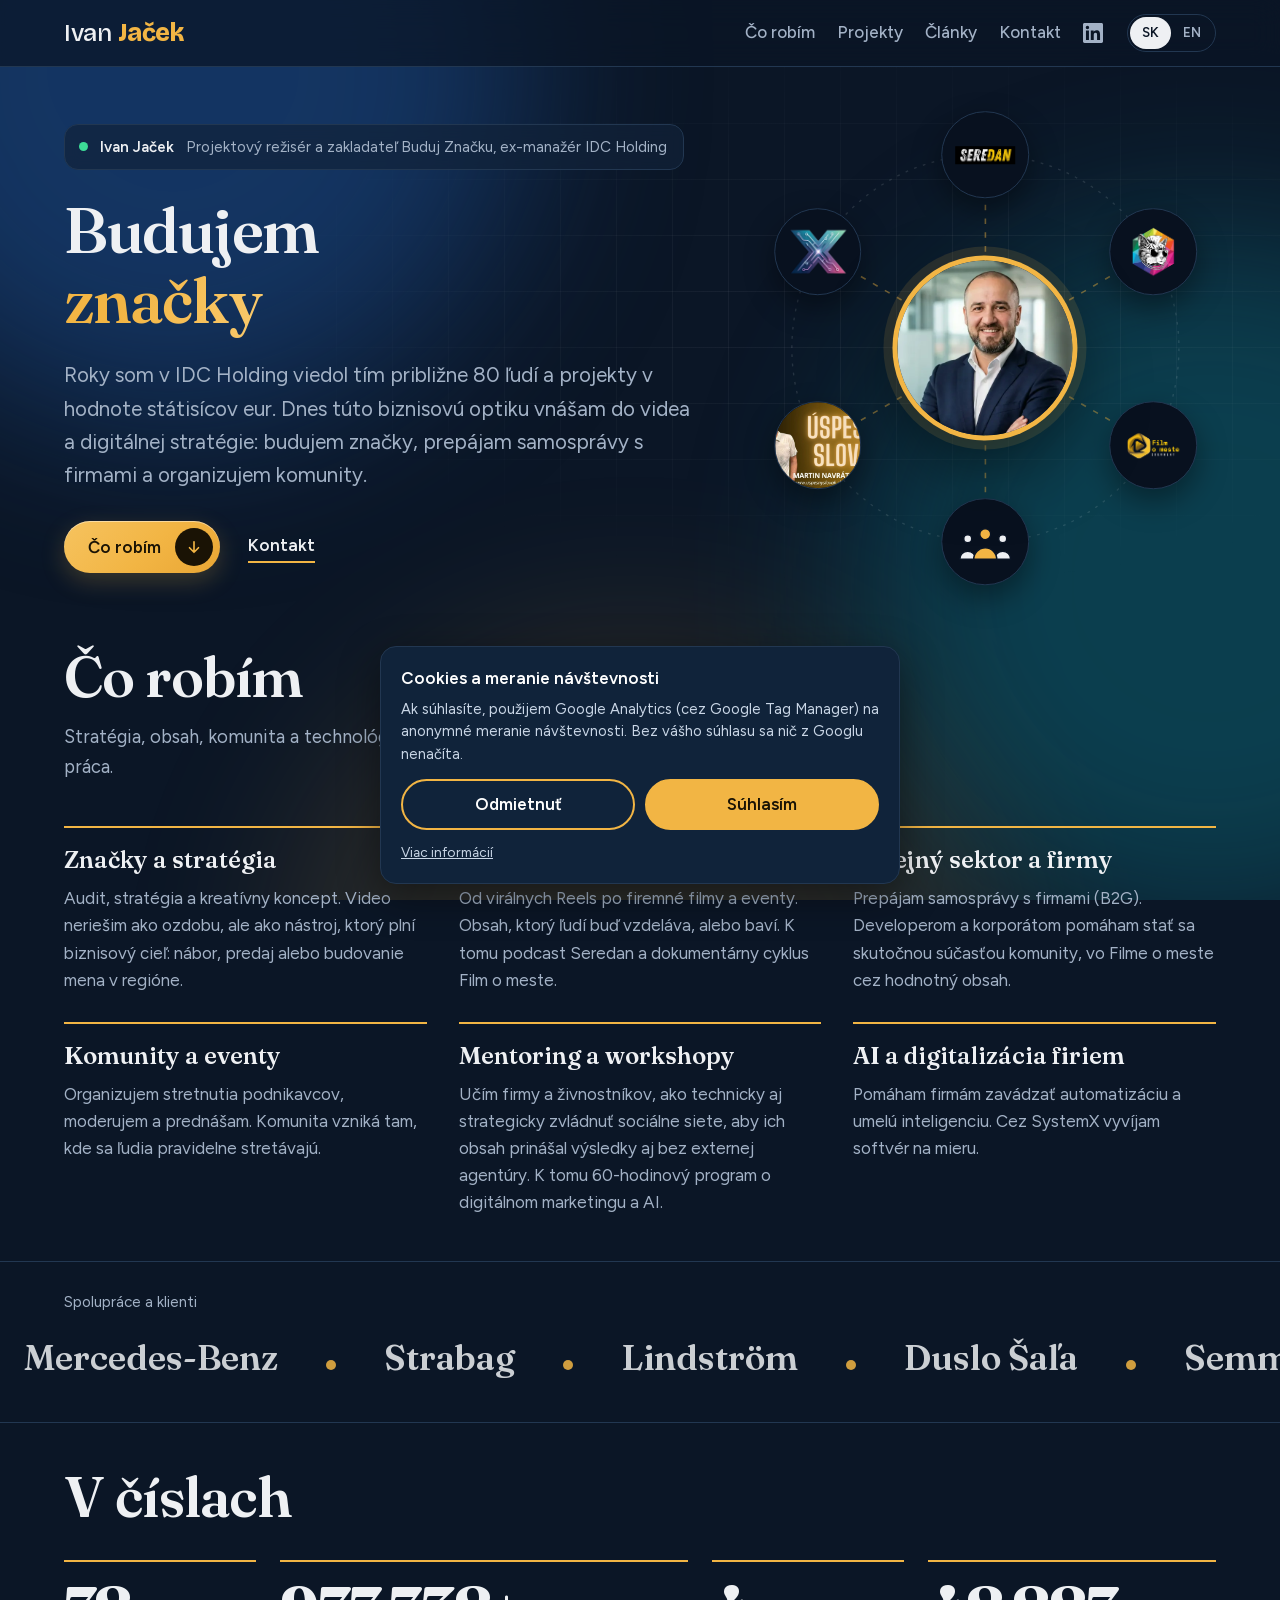
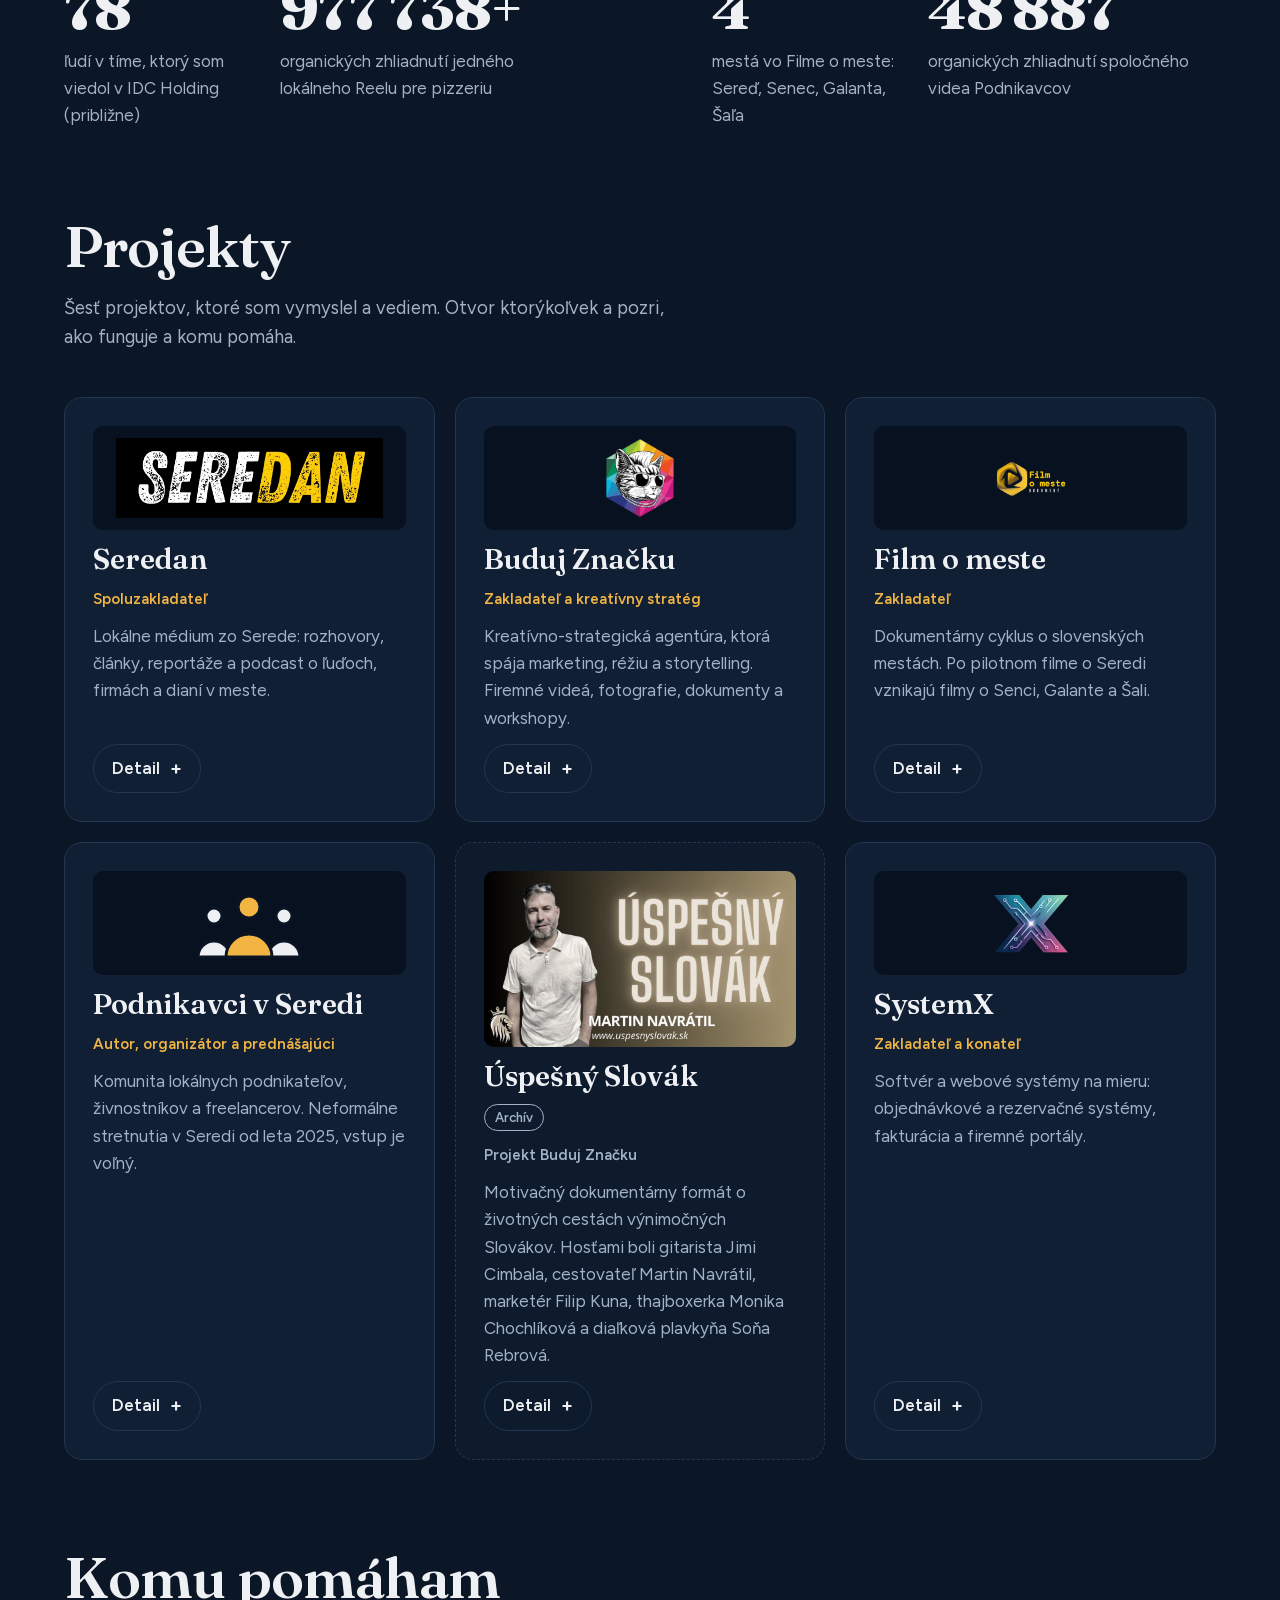
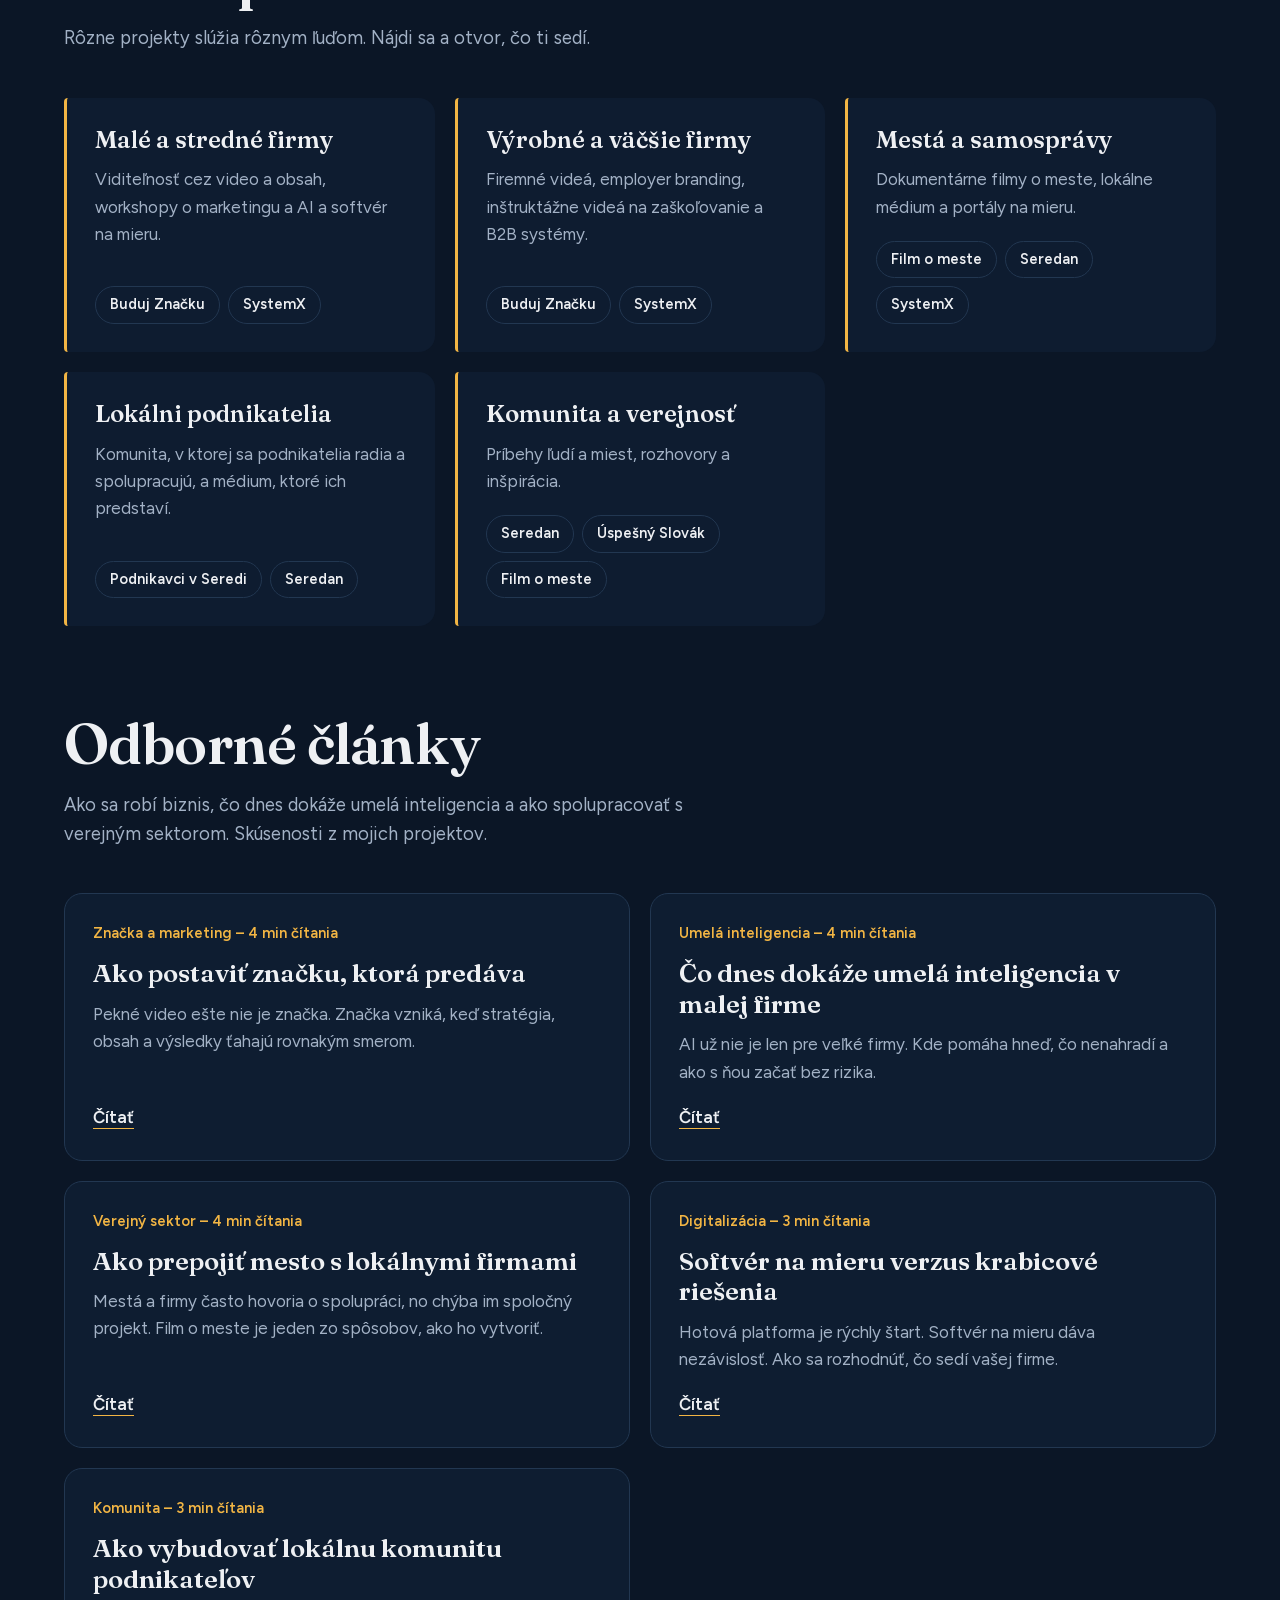
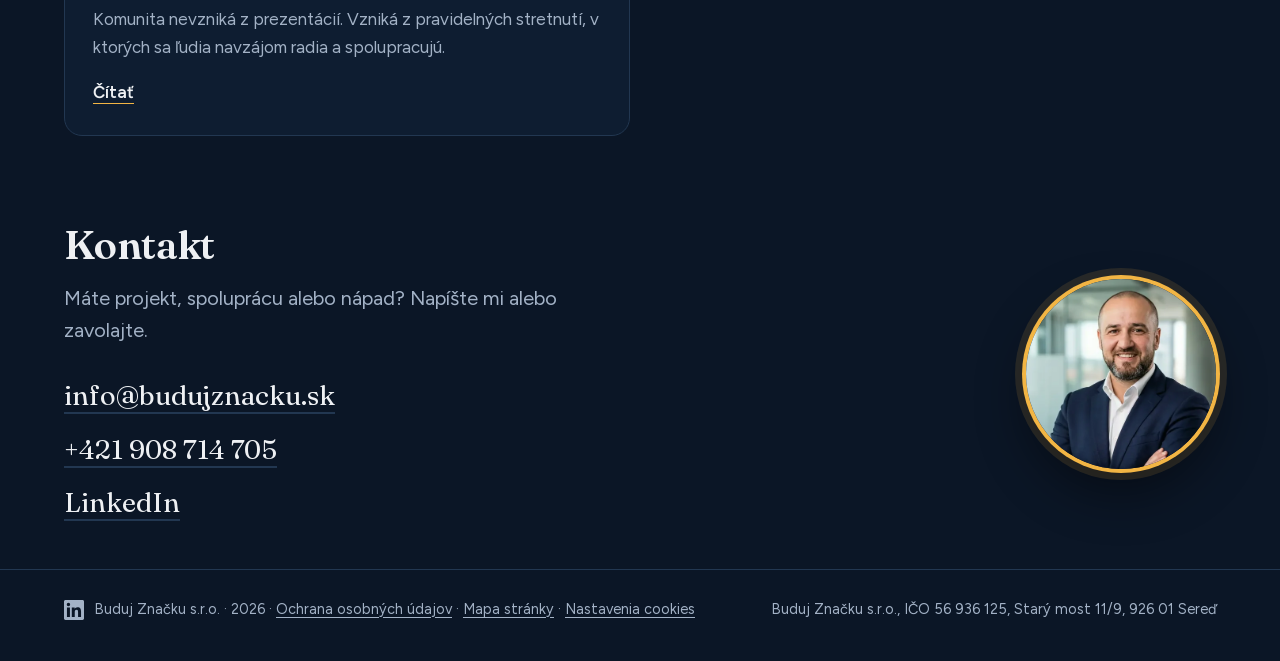
==== index.html @ 26c00372 "Osobná stránka Ivana Jačka: SK/EN, SEO, súhlas s cookies, stránky článkov Co-Authored-By: Claude Son" ====
<!doctype html>
<html lang="sk">
<head>
  <meta charset="utf-8">
  <meta name="viewport" content="width=device-width, initial-scale=1">
  <!--ssr:head-->
  <title>Ivan Jaček – kreatívny stratég | Seredan, Buduj Značku, SystemX</title>
  <meta name="description" content="Ivan Jaček: kreatívny stratég. Zakladá a vedie projekty Seredan, Buduj Značku, Film o meste, Podnikavci v Seredi a SystemX.">
  <meta name="author" content="Ivan Jaček">
  <meta name="robots" content="index, follow, max-image-preview:large">
  <link rel="canonical" href="https://ivanjacek.sk/">
  <meta property="og:type" content="website">
  <meta property="og:site_name" content="Ivan Jaček">
  <meta property="og:locale" content="sk_SK">
  <meta property="og:locale:alternate" content="en_US">
  <meta property="og:title" content="Ivan Jaček – kreatívny stratég | Seredan, Buduj Značku, SystemX">
  <meta property="og:description" content="Ivan Jaček: kreatívny stratég. Zakladá a vedie projekty Seredan, Buduj Značku, Film o meste, Podnikavci v Seredi a SystemX.">
  <meta property="og:url" content="https://ivanjacek.sk/">
  <meta property="og:image" content="https://ivanjacek.sk/assets/og-image.jpg">
  <meta property="og:image:width" content="1200">
  <meta property="og:image:height" content="630">
  <meta property="og:image:alt" content="Portrét Ivana Jačka">
  <meta name="twitter:card" content="summary_large_image">
  <meta name="twitter:title" content="Ivan Jaček – kreatívny stratég | Seredan, Buduj Značku, SystemX">
  <meta name="twitter:description" content="Ivan Jaček: kreatívny stratég. Zakladá a vedie projekty Seredan, Buduj Značku, Film o meste, Podnikavci v Seredi a SystemX.">
  <meta name="twitter:image" content="https://ivanjacek.sk/assets/og-image.jpg">
  <meta name="twitter:image:alt" content="Portrét Ivana Jačka">
  <script type="application/ld+json">
{
  "@context": "https://schema.org",
  "@graph": [
    {
      "@type": "Person",
      "@id": "https://ivanjacek.sk/#ivan",
      "name": "Ivan Jaček",
      "url": "https://ivanjacek.sk/",
      "image": "https://ivanjacek.sk/assets/ivan.webp",
      "jobTitle": "Kreatívny stratég",
      "description": "Ivan Jaček: kreatívny stratég. Zakladá a vedie projekty Seredan, Buduj Značku, Film o meste, Podnikavci v Seredi a SystemX.",
      "email": "mailto:info@budujznacku.sk",
      "telephone": "+421 908 714 705",
      "sameAs": [
        "https://www.linkedin.com/in/ivanjacek",
        "https://www.seredan.sk",
        "https://www.budujznacku.sk",
        "https://filmomeste.sk",
        "https://www.facebook.com/groups/podnikavci.sered",
        "https://systemx.sk"
      ],
      "knowsAbout": [
        "Značky a stratégia",
        "Video, podcasty a dokumenty",
        "Verejný sektor a firmy",
        "Komunity a eventy",
        "Mentoring a workshopy",
        "AI a digitalizácia firiem"
      ],
      "worksFor": {
        "@type": "Organization",
        "name": "Buduj Značku",
        "url": "https://www.budujznacku.sk"
      }
    },
    {
      "@type": "WebSite",
      "@id": "https://ivanjacek.sk/#web",
      "url": "https://ivanjacek.sk/",
      "name": "Ivan Jaček",
      "inLanguage": [
        "sk",
        "en"
      ],
      "author": {
        "@id": "https://ivanjacek.sk/#ivan"
      }
    }
  ]
}
  </script>
  <!--/ssr:head-->
  <meta name="theme-color" content="#0d1b2e">
  <link rel="icon" href="favicon.ico" sizes="48x48">
  <link rel="icon" type="image/png" sizes="192x192" href="assets/icon-192.png">
  <link rel="apple-touch-icon" href="apple-touch-icon.png">
  <link rel="manifest" href="manifest.webmanifest">
  <link rel="preload" href="assets/ivan-480.webp" as="image" type="image/webp" fetchpriority="high" media="(max-width: 760px)">
  <link rel="preload" href="assets/fonts/fraunces-latin-0.woff2" as="font" type="font/woff2" crossorigin>
  <link rel="preload" href="assets/fonts/figtree-latin-0.woff2" as="font" type="font/woff2" crossorigin>
  <link rel="stylesheet" href="css/fonts.css?v=20261118">
  <link rel="stylesheet" href="css/style.css?v=20261118">
  <script src="js/consent.js?v=20261118"></script>
</head>
<body>
  <a class="skip" href="#projects" data-i18n="ui.skip">Preskočiť na obsah</a>
  <div class="progress" aria-hidden="true"></div>
  <div class="aurora" aria-hidden="true"><span></span><span></span><span></span></div>

  <header class="site-header">
    <a class="wordmark" href="#hero" aria-label="Ivan Jaček"><span class="wm-first">Ivan</span> <span class="wm-last">Jaček</span></a>
    <nav class="site-nav" id="site-nav" aria-label="Hlavná navigácia">
      <a href="#expertise" data-i18n="nav.expertise">Čo robím</a>
      <a href="#projects" data-i18n="nav.projects">Projekty</a>
      <a href="#articles" data-i18n="nav.articles">Články</a>
      <a href="#contact" data-i18n="nav.contact">Kontakt</a>
      <a class="social-link" href="https://www.linkedin.com/in/ivanjacek" target="_blank" rel="noopener noreferrer" aria-label="LinkedIn"><svg viewBox="0 0 24 24" width="20" height="20" fill="currentColor" aria-hidden="true"><path d="M20.447 20.452h-3.554v-5.569c0-1.328-.027-3.037-1.852-3.037-1.853 0-2.136 1.445-2.136 2.939v5.667H9.351V9h3.414v1.561h.046c.477-.9 1.637-1.85 3.37-1.85 3.601 0 4.267 2.37 4.267 5.455v6.286zM5.337 7.433a2.062 2.062 0 01-2.063-2.065 2.064 2.064 0 112.063 2.065zm1.782 13.019H3.555V9h3.564v11.452zM22.225 0H1.771C.792 0 0 .774 0 1.729v20.542C0 23.227.792 24 1.771 24h20.451C23.2 24 24 23.227 24 22.271V1.729C24 .774 23.2 0 22.222 0h.003z"/></svg></a>
    </nav>
    <div class="lang" role="group" aria-label="Jazyk">
      <button type="button" data-lang="sk" aria-pressed="true">SK</button>
      <button type="button" data-lang="en" aria-pressed="false">EN</button>
    </div>
    <button type="button" class="nav-toggle" id="nav-toggle" aria-expanded="false" aria-controls="site-nav" aria-label="Menu"><span aria-hidden="true"></span><span aria-hidden="true"></span><span aria-hidden="true"></span></button>
  </header>
  <div class="nav-backdrop" id="nav-backdrop" hidden></div>

  <main>
    <section id="hero" class="hero" aria-labelledby="hero-headline">
      <div class="hero-text">
        <p class="hero-kicker"><span class="live-dot" aria-hidden="true"></span><strong data-i18n="hero.name">Ivan Jaček</strong><span class="kicker-role" data-i18n="hero.role">Projektový režisér a zakladateľ Buduj Značku, ex-manažér IDC Holding</span></p>
        <h1 id="hero-headline" class="hero-headline">
          <span class="sr-only" data-i18n="hero.sr_headline">Budujem značky, komunity, dokumenty o mestách, digitálne systémy a partnerstvá B2G.</span>
          <span aria-hidden="true"><span data-i18n="hero.headline_pre">Budujem</span> <span class="rotator" id="rotator"><!--ssr:rotator--><span class="is-active">značky</span><!--/ssr:rotator--></span></span>
        </h1>
        <p class="hero-lead" data-i18n="hero.lead">Roky som v IDC Holding viedol tím približne 80 ľudí a projekty v hodnote státisícov eur. Dnes túto biznisovú optiku vnášam do videa a digitálnej stratégie: budujem značky, prepájam samosprávy s firmami a organizujem komunity.</p>
        <div class="hero-actions">
          <a class="button button-hero" href="#expertise"><span data-i18n="hero.cta">Čo robím</span><span class="btn-icon" aria-hidden="true"><svg viewBox="0 0 24 24" width="18" height="18" fill="none" stroke="currentColor" stroke-width="2.2" stroke-linecap="round" stroke-linejoin="round"><path d="M12 5v14M6 13l6 6 6-6"/></svg></span></a>
          <a class="text-link" href="#contact" data-i18n="nav.contact">Kontakt</a>
        </div>
      </div>
      <div class="orbit" id="orbit" role="group">
        <div class="orbit-ring" id="orbit-ring">
          <svg class="orbit-lines" id="orbit-lines" viewBox="0 0 100 100" aria-hidden="true">
            <circle cx="50" cy="50" r="42" class="orbit-track"></circle>
          </svg>
        </div>
        <div class="orbit-core">
          <img id="hero-photo" src="assets/ivan.webp" srcset="assets/ivan-480.webp 480w, assets/ivan-960.webp 960w" sizes="(max-width: 760px) 40vw, 240px" alt="Portrét Ivana Jačka" width="1434" height="1503" fetchpriority="high" decoding="async">
        </div>
      </div>
    </section>

    <section id="expertise" class="section" aria-labelledby="expertise-heading">
      <h2 id="expertise-heading" class="reveal" data-i18n="expertise.heading">Čo robím</h2>
      <p class="section-lead reveal" data-i18n="expertise.lead">Stratégia, obsah, komunita a technológie v jednom. Takto vyzerá moja práca.</p>
      <div id="expertise-list" class="expertise-list"><!--ssr:expertise-list--><article class="expertise-item"><h3>Značky a stratégia</h3><p>Audit, stratégia a kreatívny koncept. Video neriešim ako ozdobu, ale ako nástroj, ktorý plní biznisový cieľ: nábor, predaj alebo budovanie mena v regióne.</p></article><article class="expertise-item"><h3>Video, podcasty a dokumenty</h3><p>Od virálnych Reels po firemné filmy a eventy. Obsah, ktorý ľudí buď vzdeláva, alebo baví. K tomu podcast Seredan a dokumentárny cyklus Film o meste.</p></article><article class="expertise-item"><h3>Verejný sektor a firmy</h3><p>Prepájam samosprávy s firmami (B2G). Developerom a korporátom pomáham stať sa skutočnou súčasťou komunity, vo Filme o meste cez hodnotný obsah.</p></article><article class="expertise-item"><h3>Komunity a eventy</h3><p>Organizujem stretnutia podnikavcov, moderujem a prednášam. Komunita vzniká tam, kde sa ľudia pravidelne stretávajú.</p></article><article class="expertise-item"><h3>Mentoring a workshopy</h3><p>Učím firmy a živnostníkov, ako technicky aj strategicky zvládnuť sociálne siete, aby ich obsah prinášal výsledky aj bez externej agentúry. K tomu 60-hodinový program o digitálnom marketingu a AI.</p></article><article class="expertise-item"><h3>AI a digitalizácia firiem</h3><p>Pomáham firmám zavádzať automatizáciu a umelú inteligenciu. Cez SystemX vyvíjam softvér na mieru.</p></article><!--/ssr:expertise-list--></div>
    </section>

    <section class="marquee" aria-labelledby="marquee-label">
      <p id="marquee-label" class="marquee-label"><!--ssr:marquee-label-->Spolupráce a klienti<!--/ssr:marquee-label--></p>
      <div class="marquee-viewport">
        <ul class="marquee-track" id="marquee-a"><!--ssr:marquee-a--><li>Mercedes-Benz</li><li>Strabag</li><li>Lindström</li><li>Duslo Šaľa</li><li>Semmelrock</li><li>I.D.C. Holding</li><li>NMH</li><li>Mesto Sereď</li><li>Mesto Senec</li><li>Mesto Galanta</li><li>Mesto Šaľa</li><li>Hubert J.E.</li><li>wienerberger Slovensko</li><!--/ssr:marquee-a--></ul>
        <ul class="marquee-track" id="marquee-b" aria-hidden="true"><!--ssr:marquee-b--><li>Mercedes-Benz</li><li>Strabag</li><li>Lindström</li><li>Duslo Šaľa</li><li>Semmelrock</li><li>I.D.C. Holding</li><li>NMH</li><li>Mesto Sereď</li><li>Mesto Senec</li><li>Mesto Galanta</li><li>Mesto Šaľa</li><li>Hubert J.E.</li><li>wienerberger Slovensko</li><!--/ssr:marquee-b--></ul>
      </div>
    </section>

    <section id="stats" class="section stats-section" aria-labelledby="stats-heading">
      <h2 id="stats-heading" class="reveal" data-i18n="stats.heading">V číslach</h2>
      <ul id="stat-list" class="stat-list"><!--ssr:stat-list--><li class="stat"><span class="stat-value" data-value="80" data-suffix="">80</span><span class="stat-label">ľudí v tíme, ktorý som viedol v IDC Holding (približne)</span></li><li class="stat"><span class="stat-value" data-value="1000000" data-suffix="+">1 000 000+</span><span class="stat-label">organických zhliadnutí jedného lokálneho Reelu pre pizzeriu</span></li><li class="stat"><span class="stat-value" data-value="4" data-suffix="">4</span><span class="stat-label">mestá vo Filme o meste: Sereď, Senec, Galanta, Šaľa</span></li><li class="stat"><span class="stat-value" data-value="50000" data-suffix="">50 000</span><span class="stat-label">organických zhliadnutí spoločného videa Podnikavcov</span></li><!--/ssr:stat-list--></ul>
    </section>

    <section id="projects" class="section" aria-labelledby="projects-heading">
      <h2 id="projects-heading" class="reveal" data-i18n="projects.heading">Projekty</h2>
      <p class="section-lead reveal" data-i18n="projects.lead">Šesť projektov, ktoré som vymyslel a vediem. Otvor ktorýkoľvek a pozri, ako funguje a komu pomáha.</p>
      <div id="project-list" class="project-list"><!--ssr:project-list--><article class="project" id="project-seredan"><div class="media logo"><img src="assets/logo-seredan.webp" alt="Logo Seredan" loading="lazy" decoding="async"></div><h3>Seredan</h3><p class="role">Spoluzakladateľ</p><p class="text">Lokálne médium zo Serede: rozhovory, články, reportáže a podcast o ľuďoch, firmách a dianí v meste.</p><button type="button" class="open" aria-label="Detail: Seredan">Detail</button></article><article class="project" id="project-budujznacku"><div class="media logo"><img src="assets/logo-budujznacku.webp" alt="Logo Buduj Značku" loading="lazy" decoding="async"></div><h3>Buduj Značku</h3><p class="role">Zakladateľ a kreatívny stratég</p><p class="text">Kreatívno-strategická agentúra, ktorá spája marketing, réžiu a storytelling. Firemné videá, fotografie, dokumenty a workshopy.</p><button type="button" class="open" aria-label="Detail: Buduj Značku">Detail</button></article><article class="project" id="project-filmomeste"><div class="media logo"><img src="assets/logo-filmomeste.png" alt="Logo Film o meste" loading="lazy" decoding="async"></div><h3>Film o meste</h3><p class="role">Zakladateľ</p><p class="text">Dokumentárny cyklus o slovenských mestách. Po pilotnom filme o Seredi vznikajú filmy o Senci, Galante a Šali.</p><button type="button" class="open" aria-label="Detail: Film o meste">Detail</button></article><article class="project" id="project-podnikavci"><div class="media logo"><img src="assets/logo-podnikavci.svg" alt="Symbol komunity Podnikavci v Seredi: traja ľudia" loading="lazy" decoding="async"></div><h3>Podnikavci v Seredi</h3><p class="role">Autor, organizátor a prednášajúci</p><p class="text">Komunita lokálnych podnikateľov, živnostníkov a freelancerov. Neformálne stretnutia v Seredi od leta 2025, vstup je voľný.</p><button type="button" class="open" aria-label="Detail: Podnikavci v Seredi">Detail</button></article><article class="project archive" id="project-uspesnyslovak"><div class="media cover"><img src="assets/uspesnyslovak.jpg" alt="Titulná grafika relácie Úspešný Slovák s hosťom Martinom Navrátilom" loading="lazy" decoding="async"></div><h3>Úspešný Slovák</h3><span class="tag">Archív</span><p class="role">Projekt Buduj Značku</p><p class="text">Motivačný dokumentárny formát o životných cestách výnimočných Slovákov. Hosťami boli gitarista Jimi Cimbala, cestovateľ Martin Navrátil, marketér Filip Kuna, thajboxerka Monika Chochlíková a diaľková plavkyňa Soňa Rebrová.</p><button type="button" class="open" aria-label="Detail: Úspešný Slovák">Detail</button></article><article class="project" id="project-systemx"><div class="media logo"><img src="assets/logo-systemx.webp" alt="Logo SystemX" loading="lazy" decoding="async"></div><h3>SystemX</h3><p class="role">Zakladateľ a konateľ</p><p class="text">Softvér a webové systémy na mieru: objednávkové a rezervačné systémy, fakturácia a firemné portály.</p><button type="button" class="open" aria-label="Detail: SystemX">Detail</button></article><!--/ssr:project-list--></div>
    </section>

    <section id="segments" class="section" aria-labelledby="segments-heading">
      <h2 id="segments-heading" class="reveal" data-i18n="segments.heading">Komu pomáham</h2>
      <p class="section-lead reveal" data-i18n="segments.lead">Rôzne projekty slúžia rôznym ľuďom. Nájdi sa a otvor, čo ti sedí.</p>
      <div id="segment-list" class="segment-list"><!--ssr:segment-list--><article class="segment"><h3>Malé a stredné firmy</h3><p>Viditeľnosť cez video a obsah, workshopy o marketingu a AI a softvér na mieru.</p><div class="chips"><button type="button" class="chip">Buduj Značku</button><button type="button" class="chip">SystemX</button></div></article><article class="segment"><h3>Výrobné a väčšie firmy</h3><p>Firemné videá, employer branding, inštruktážne videá na zaškoľovanie a B2B systémy.</p><div class="chips"><button type="button" class="chip">Buduj Značku</button><button type="button" class="chip">SystemX</button></div></article><article class="segment"><h3>Mestá a samosprávy</h3><p>Dokumentárne filmy o meste, lokálne médium a portály na mieru.</p><div class="chips"><button type="button" class="chip">Film o meste</button><button type="button" class="chip">Seredan</button><button type="button" class="chip">SystemX</button></div></article><article class="segment"><h3>Lokálni podnikatelia</h3><p>Komunita, v ktorej sa podnikatelia radia a spolupracujú, a médium, ktoré ich predstaví.</p><div class="chips"><button type="button" class="chip">Podnikavci v Seredi</button><button type="button" class="chip">Seredan</button></div></article><article class="segment"><h3>Komunita a verejnosť</h3><p>Príbehy ľudí a miest, rozhovory a inšpirácia.</p><div class="chips"><button type="button" class="chip">Seredan</button><button type="button" class="chip">Úspešný Slovák</button><button type="button" class="chip">Film o meste</button></div></article><!--/ssr:segment-list--></div>
    </section>

    <section id="articles" class="section" aria-labelledby="articles-heading">
      <h2 id="articles-heading" class="reveal" data-i18n="articles.heading">Odborné články</h2>
      <p class="section-lead reveal" data-i18n="articles.lead">Ako sa robí biznis, čo dnes dokáže umelá inteligencia a ako spolupracovať s verejným sektorom. Skúsenosti z mojich projektov.</p>
      <div id="article-list" class="article-list"><!--ssr:article-list--><article class="article"><p class="meta">Značka a marketing – 4 min čítania</p><h3><a href="clanky/znacka.html">Ako postaviť značku, ktorá predáva</a></h3><p class="perex">Pekné video ešte nie je značka. Značka vzniká, keď stratégia, obsah a výsledky ťahajú rovnakým smerom.</p><button type="button" class="open" aria-label="Čítať: Ako postaviť značku, ktorá predáva">Čítať</button></article><article class="article"><p class="meta">Umelá inteligencia – 4 min čítania</p><h3><a href="clanky/ai.html">Čo dnes dokáže umelá inteligencia v malej firme</a></h3><p class="perex">AI už nie je len pre veľké firmy. Kde pomáha hneď, čo nenahradí a ako s ňou začať bez rizika.</p><button type="button" class="open" aria-label="Čítať: Čo dnes dokáže umelá inteligencia v malej firme">Čítať</button></article><article class="article"><p class="meta">Verejný sektor – 4 min čítania</p><h3><a href="clanky/mesto.html">Ako prepojiť mesto s lokálnymi firmami</a></h3><p class="perex">Mestá a firmy často hovoria o spolupráci, no chýba im spoločný projekt. Film o meste je jeden zo spôsobov, ako ho vytvoriť.</p><button type="button" class="open" aria-label="Čítať: Ako prepojiť mesto s lokálnymi firmami">Čítať</button></article><article class="article"><p class="meta">Digitalizácia – 3 min čítania</p><h3><a href="clanky/softver.html">Softvér na mieru verzus krabicové riešenia</a></h3><p class="perex">Hotová platforma je rýchly štart. Softvér na mieru dáva nezávislosť. Ako sa rozhodnúť, čo sedí vašej firme.</p><button type="button" class="open" aria-label="Čítať: Softvér na mieru verzus krabicové riešenia">Čítať</button></article><article class="article"><p class="meta">Komunita – 3 min čítania</p><h3><a href="clanky/komunita.html">Ako vybudovať lokálnu komunitu podnikateľov</a></h3><p class="perex">Komunita nevzniká z prezentácií. Vzniká z pravidelných stretnutí, v ktorých sa ľudia navzájom radia a spolupracujú.</p><button type="button" class="open" aria-label="Čítať: Ako vybudovať lokálnu komunitu podnikateľov">Čítať</button></article><!--/ssr:article-list--></div>
    </section>

    <section id="contact" class="section contact" aria-labelledby="contact-heading">
      <div class="contact-text">
        <h2 id="contact-heading" class="reveal" data-i18n="contact.heading">Kontakt</h2>
        <p class="contact-lead reveal" data-i18n="contact.lead">Máte projekt, spoluprácu alebo nápad? Napíšte mi alebo zavolajte.</p>
        <ul class="contact-list reveal">
          <li><a id="contact-email" href="mailto:info@budujznacku.sk"><!--ssr:contact-email-->info@budujznacku.sk<!--/ssr:contact-email--></a></li>
          <li><a id="contact-phone" href="tel:+421908714705"><!--ssr:contact-phone-->+421 908 714 705<!--/ssr:contact-phone--></a></li>
          <li><a id="contact-linkedin" href="https://www.linkedin.com/in/ivanjacek" rel="noopener" target="_blank"><!--ssr:contact-linkedin-->LinkedIn<!--/ssr:contact-linkedin--></a></li>
        </ul>
      </div>
      <div class="contact-photo reveal"><img src="assets/ivan.webp" srcset="assets/ivan-480.webp 480w, assets/ivan-960.webp 960w" sizes="(max-width: 760px) 90vw, 480px" alt="" width="1434" height="1503" loading="lazy" decoding="async"></div>
    </section>
  </main>

  <footer class="site-footer">
    <p class="footer-main"><a class="social-link" href="https://www.linkedin.com/in/ivanjacek" target="_blank" rel="noopener noreferrer" aria-label="LinkedIn"><svg viewBox="0 0 24 24" width="20" height="20" fill="currentColor" aria-hidden="true"><path d="M20.447 20.452h-3.554v-5.569c0-1.328-.027-3.037-1.852-3.037-1.853 0-2.136 1.445-2.136 2.939v5.667H9.351V9h3.414v1.561h.046c.477-.9 1.637-1.85 3.37-1.85 3.601 0 4.267 2.37 4.267 5.455v6.286zM5.337 7.433a2.062 2.062 0 01-2.063-2.065 2.064 2.064 0 112.063 2.065zm1.782 13.019H3.555V9h3.564v11.452zM22.225 0H1.771C.792 0 0 .774 0 1.729v20.542C0 23.227.792 24 1.771 24h20.451C23.2 24 24 23.227 24 22.271V1.729C24 .774 23.2 0 22.222 0h.003z"/></svg></a> <span data-i18n="ui.footer">Buduj Značku s.r.o.</span> · <span id="year"></span> · <a href="sukromie.html" data-i18n="ui.privacy">Ochrana osobných údajov</a> · <a href="mapa-stranky.html" data-i18n="ui.sitemap">Mapa stránky</a> · <button type="button" class="linklike" id="cookie-settings" data-i18n="ui.cookies">Nastavenia cookies</button></p>
    <p class="footer-company" data-i18n="ui.operator">Buduj Značku s.r.o., IČO 56 936 125, Starý most 11/9, 926 01 Sereď</p>
  </footer>

  <button type="button" class="to-top" id="to-top" aria-hidden="true" tabindex="-1"><svg viewBox="0 0 24 24" width="22" height="22" fill="none" stroke="currentColor" stroke-width="2.4" stroke-linecap="round" stroke-linejoin="round" aria-hidden="true"><path d="M12 19V5M6 11l6-6 6 6"/></svg></button>

  <dialog id="project-dialog" class="dialog" aria-labelledby="dialog-title"></dialog>

  <div class="cc" role="dialog" aria-label="Cookies a meranie návštevnosti">
    <p class="cc-title">Cookies a meranie návštevnosti</p>
    <p class="cc-body">Ak súhlasíte, použijem Google Analytics (cez Google Tag Manager) na anonymné meranie návštevnosti. Bez vášho súhlasu sa nič z Googlu nenačíta.</p>
    <div class="cc-actions"><button type="button" class="cc-btn cc-reject">Odmietnuť</button><button type="button" class="cc-btn cc-accept">Súhlasím</button></div>
    <a class="cc-more" href="sukromie.html">Viac informácií</a>
  </div>

  <noscript><p class="noscript">Stránka vyžaduje JavaScript. This page requires JavaScript.</p></noscript>
  <script src="js/app.js?v=20261118"></script>
</body>
</html>
---- css/fonts.css ----
@font-face {
  font-family: 'Bricolage Grotesque';
  font-style: normal;
  font-weight: 500;
  font-stretch: 100%;
  font-display: swap;
  src: url(../assets/fonts/bricolage-grotesque-latin-ext-0.woff2) format('woff2');
  unicode-range: U+0100-02BA, U+02BD-02C5, U+02C7-02CC, U+02CE-02D7, U+02DD-02FF, U+0304, U+0308, U+0329, U+1D00-1DBF, U+1E00-1E9F, U+1EF2-1EFF, U+2020, U+20A0-20AB, U+20AD-20C4, U+2113, U+2C60-2C7F, U+A720-A7FF;
}
@font-face {
  font-family: 'Bricolage Grotesque';
  font-style: normal;
  font-weight: 500;
  font-stretch: 100%;
  font-display: swap;
  src: url(../assets/fonts/bricolage-grotesque-latin-0.woff2) format('woff2');
  unicode-range: U+0000-00FF, U+0131, U+0152-0153, U+02BB-02BC, U+02C6, U+02DA, U+02DC, U+0304, U+0308, U+0329, U+2000-206F, U+20AC, U+2122, U+2191, U+2193, U+2212, U+2215, U+FEFF, U+FFFD;
}
@font-face {
  font-family: 'Bricolage Grotesque';
  font-style: normal;
  font-weight: 800;
  font-stretch: 100%;
  font-display: swap;
  src: url(../assets/fonts/bricolage-grotesque-latin-ext-0.woff2) format('woff2');
  unicode-range: U+0100-02BA, U+02BD-02C5, U+02C7-02CC, U+02CE-02D7, U+02DD-02FF, U+0304, U+0308, U+0329, U+1D00-1DBF, U+1E00-1E9F, U+1EF2-1EFF, U+2020, U+20A0-20AB, U+20AD-20C4, U+2113, U+2C60-2C7F, U+A720-A7FF;
}
@font-face {
  font-family: 'Bricolage Grotesque';
  font-style: normal;
  font-weight: 800;
  font-stretch: 100%;
  font-display: swap;
  src: url(../assets/fonts/bricolage-grotesque-latin-0.woff2) format('woff2');
  unicode-range: U+0000-00FF, U+0131, U+0152-0153, U+02BB-02BC, U+02C6, U+02DA, U+02DC, U+0304, U+0308, U+0329, U+2000-206F, U+20AC, U+2122, U+2191, U+2193, U+2212, U+2215, U+FEFF, U+FFFD;
}
@font-face {
  font-family: 'Figtree';
  font-style: normal;
  font-weight: 400;
  font-display: swap;
  src: url(../assets/fonts/figtree-latin-ext-0.woff2) format('woff2');
  unicode-range: U+0100-02BA, U+02BD-02C5, U+02C7-02CC, U+02CE-02D7, U+02DD-02FF, U+0304, U+0308, U+0329, U+1D00-1DBF, U+1E00-1E9F, U+1EF2-1EFF, U+2020, U+20A0-20AB, U+20AD-20C4, U+2113, U+2C60-2C7F, U+A720-A7FF;
}
@font-face {
  font-family: 'Figtree';
  font-style: normal;
  font-weight: 400;
  font-display: swap;
  src: url(../assets/fonts/figtree-latin-0.woff2) format('woff2');
  unicode-range: U+0000-00FF, U+0131, U+0152-0153, U+02BB-02BC, U+02C6, U+02DA, U+02DC, U+0304, U+0308, U+0329, U+2000-206F, U+20AC, U+2122, U+2191, U+2193, U+2212, U+2215, U+FEFF, U+FFFD;
}
@font-face {
  font-family: 'Figtree';
  font-style: normal;
  font-weight: 500;
  font-display: swap;
  src: url(../assets/fonts/figtree-latin-ext-0.woff2) format('woff2');
  unicode-range: U+0100-02BA, U+02BD-02C5, U+02C7-02CC, U+02CE-02D7, U+02DD-02FF, U+0304, U+0308, U+0329, U+1D00-1DBF, U+1E00-1E9F, U+1EF2-1EFF, U+2020, U+20A0-20AB, U+20AD-20C4, U+2113, U+2C60-2C7F, U+A720-A7FF;
}
@font-face {
  font-family: 'Figtree';
  font-style: normal;
  font-weight: 500;
  font-display: swap;
  src: url(../assets/fonts/figtree-latin-0.woff2) format('woff2');
  unicode-range: U+0000-00FF, U+0131, U+0152-0153, U+02BB-02BC, U+02C6, U+02DA, U+02DC, U+0304, U+0308, U+0329, U+2000-206F, U+20AC, U+2122, U+2191, U+2193, U+2212, U+2215, U+FEFF, U+FFFD;
}
@font-face {
  font-family: 'Figtree';
  font-style: normal;
  font-weight: 600;
  font-display: swap;
  src: url(../assets/fonts/figtree-latin-ext-0.woff2) format('woff2');
  unicode-range: U+0100-02BA, U+02BD-02C5, U+02C7-02CC, U+02CE-02D7, U+02DD-02FF, U+0304, U+0308, U+0329, U+1D00-1DBF, U+1E00-1E9F, U+1EF2-1EFF, U+2020, U+20A0-20AB, U+20AD-20C4, U+2113, U+2C60-2C7F, U+A720-A7FF;
}
@font-face {
  font-family: 'Figtree';
  font-style: normal;
  font-weight: 600;
  font-display: swap;
  src: url(../assets/fonts/figtree-latin-0.woff2) format('woff2');
  unicode-range: U+0000-00FF, U+0131, U+0152-0153, U+02BB-02BC, U+02C6, U+02DA, U+02DC, U+0304, U+0308, U+0329, U+2000-206F, U+20AC, U+2122, U+2191, U+2193, U+2212, U+2215, U+FEFF, U+FFFD;
}
@font-face {
  font-family: 'Fraunces';
  font-style: normal;
  font-weight: 400;
  font-display: swap;
  src: url(../assets/fonts/fraunces-latin-ext-0.woff2) format('woff2');
  unicode-range: U+0100-02BA, U+02BD-02C5, U+02C7-02CC, U+02CE-02D7, U+02DD-02FF, U+0304, U+0308, U+0329, U+1D00-1DBF, U+1E00-1E9F, U+1EF2-1EFF, U+2020, U+20A0-20AB, U+20AD-20C4, U+2113, U+2C60-2C7F, U+A720-A7FF;
}
@font-face {
  font-family: 'Fraunces';
  font-style: normal;
  font-weight: 400;
  font-display: swap;
  src: url(../assets/fonts/fraunces-latin-0.woff2) format('woff2');
  unicode-range: U+0000-00FF, U+0131, U+0152-0153, U+02BB-02BC, U+02C6, U+02DA, U+02DC, U+0304, U+0308, U+0329, U+2000-206F, U+20AC, U+2122, U+2191, U+2193, U+2212, U+2215, U+FEFF, U+FFFD;
}
@font-face {
  font-family: 'Fraunces';
  font-style: normal;
  font-weight: 600;
  font-display: swap;
  src: url(../assets/fonts/fraunces-latin-ext-0.woff2) format('woff2');
  unicode-range: U+0100-02BA, U+02BD-02C5, U+02C7-02CC, U+02CE-02D7, U+02DD-02FF, U+0304, U+0308, U+0329, U+1D00-1DBF, U+1E00-1E9F, U+1EF2-1EFF, U+2020, U+20A0-20AB, U+20AD-20C4, U+2113, U+2C60-2C7F, U+A720-A7FF;
}
@font-face {
  font-family: 'Fraunces';
  font-style: normal;
  font-weight: 600;
  font-display: swap;
  src: url(../assets/fonts/fraunces-latin-0.woff2) format('woff2');
  unicode-range: U+0000-00FF, U+0131, U+0152-0153, U+02BB-02BC, U+02C6, U+02DA, U+02DC, U+0304, U+0308, U+0329, U+2000-206F, U+20AC, U+2122, U+2191, U+2193, U+2212, U+2215, U+FEFF, U+FFFD;
}
@font-face {
  font-family: 'Fraunces';
  font-style: normal;
  font-weight: 800;
  font-display: swap;
  src: url(../assets/fonts/fraunces-latin-ext-0.woff2) format('woff2');
  unicode-range: U+0100-02BA, U+02BD-02C5, U+02C7-02CC, U+02CE-02D7, U+02DD-02FF, U+0304, U+0308, U+0329, U+1D00-1DBF, U+1E00-1E9F, U+1EF2-1EFF, U+2020, U+20A0-20AB, U+20AD-20C4, U+2113, U+2C60-2C7F, U+A720-A7FF;
}
@font-face {
  font-family: 'Fraunces';
  font-style: normal;
  font-weight: 800;
  font-display: swap;
  src: url(../assets/fonts/fraunces-latin-0.woff2) format('woff2');
  unicode-range: U+0000-00FF, U+0131, U+0152-0153, U+02BB-02BC, U+02C6, U+02DA, U+02DC, U+0304, U+0308, U+0329, U+2000-206F, U+20AC, U+2122, U+2191, U+2193, U+2212, U+2215, U+FEFF, U+FFFD;
}
---- css/style.css ----
:root {
  --ink: #0b1626;
  --ink-raised: #12233a;
  --ink-line: #223751;
  --paper: #eef0f3;
  --muted: #a3b2c6;
  --accent: #f2b544;
  --accent-ink: #1a1305;
  --gutter: clamp(20px, 5vw, 64px);
  --serif: "Fraunces", Georgia, "Times New Roman", serif;
  --sans: "Figtree", system-ui, -apple-system, "Segoe UI", sans-serif;
  --ease: cubic-bezier(0.2, 0.7, 0.2, 1);
}

*, *::before, *::after { box-sizing: border-box; }
html { scroll-behavior: smooth; scroll-padding-top: 72px; }
body {
  margin: 0;
  background: var(--ink);
  color: var(--paper);
  font-family: var(--sans);
  font-size: 1.0625rem;
  line-height: 1.6;
  -webkit-font-smoothing: antialiased;
  overflow-x: hidden;
}
body.locked { overflow: hidden; }

a { color: inherit; }
button { font: inherit; color: inherit; }
:focus-visible { outline: 3px solid var(--accent); outline-offset: 3px; border-radius: 2px; }

.skip {
  position: absolute; left: var(--gutter); top: -60px;
  background: var(--accent); color: var(--accent-ink);
  padding: 10px 16px; font-weight: 600; z-index: 60;
}
.skip:focus { top: 12px; }

/* Scroll progress + animated background */
.progress {
  position: fixed; inset: 0 0 auto 0; height: 3px; z-index: 50;
  background: var(--accent); transform: scaleX(0); transform-origin: 0 50%;
}
.aurora { position: fixed; inset: 0; z-index: -1; overflow: hidden; pointer-events: none; }
.aurora span {
  position: absolute; width: 55vmax; height: 55vmax; border-radius: 50%;
  filter: blur(90px); opacity: 0.55;
}
.aurora span:nth-child(1) { background: #1c4f94; top: -22vmax; left: -14vmax; }
.aurora span:nth-child(2) { background: #0e7c8c; top: 18vmax; right: -22vmax; opacity: 0.4; }
.aurora span:nth-child(3) { background: var(--accent); bottom: -34vmax; left: 22vmax; opacity: 0.14; }

/* Header */
.site-header {
  position: sticky; top: 0; z-index: 40;
  display: flex; align-items: center; gap: 24px;
  padding: 14px var(--gutter);
  background: rgba(11, 22, 38, 0.72);
  backdrop-filter: blur(14px);
  border-bottom: 1px solid var(--ink-line);
}
.wordmark {
  display: inline-flex; align-items: baseline; gap: 0.28em; margin-right: auto; white-space: nowrap;
  font-family: "Bricolage Grotesque", var(--sans), sans-serif; font-size: 1.55rem; line-height: 1;
  text-decoration: none; letter-spacing: -0.02em;
}
.wm-first { font-weight: 500; color: var(--paper); }
.wm-last { font-weight: 800; color: var(--accent); }
.site-nav { display: flex; gap: 22px; }
.site-nav a { text-decoration: none; color: var(--muted); font-weight: 500; transition: color 0.2s; }
.site-nav a:hover { color: var(--paper); }
.lang { display: flex; border: 1px solid var(--ink-line); border-radius: 999px; padding: 2px; }
.lang button {
  font-size: 0.85rem; font-weight: 600;
  color: var(--muted); background: none; border: 0; cursor: pointer;
  padding: 4px 12px; border-radius: 999px; min-height: 32px;
}
.lang button[aria-pressed="true"] { background: var(--paper); color: var(--ink); }

/* Hero */
.sr-only { position: absolute; width: 1px; height: 1px; padding: 0; margin: -1px; overflow: hidden; clip: rect(0 0 0 0); white-space: nowrap; border: 0; }
.hero {
  position: relative; isolation: isolate; overflow-x: clip;
  display: flex; flex-direction: column; justify-content: center; gap: 48px;
  padding: clamp(24px, 4vw, 52px) var(--gutter) clamp(16px, 2vw, 24px);
  max-width: 1360px; margin-inline: auto;
}
.hero::before {
  content: ""; position: absolute; inset: 0; z-index: -1; pointer-events: none;
  background-image:
    linear-gradient(rgba(238, 240, 243, 0.05) 1px, transparent 1px),
    linear-gradient(90deg, rgba(238, 240, 243, 0.05) 1px, transparent 1px);
  background-size: 56px 56px;
  -webkit-mask-image: radial-gradient(ellipse 70% 70% at 70% 45%, #000 20%, transparent 75%);
  mask-image: radial-gradient(ellipse 70% 70% at 70% 45%, #000 20%, transparent 75%);
}
.hero-kicker {
  display: inline-flex; flex-wrap: wrap; align-items: center; gap: 4px 12px;
  margin: 0 0 26px; padding: 10px 16px 10px 14px; max-width: 100%;
  background: rgba(18, 35, 58, 0.7); border: 1px solid var(--ink-line); border-radius: 14px;
  font-size: 0.95rem; backdrop-filter: blur(8px);
}
.hero-kicker strong { font-weight: 600; }
.kicker-role { color: var(--muted); }
.live-dot { position: relative; width: 9px; height: 9px; border-radius: 50%; background: #3ddc97; flex: none; }
.live-dot::after { content: ""; position: absolute; inset: -4px; border-radius: 50%; border: 2px solid #3ddc97; opacity: 0; }
.hero-headline {
  margin: 0 0 24px;
  font-family: var(--serif); font-weight: 600;
  font-size: clamp(2.3rem, 5vw, 4.4rem);
  line-height: 1.06; letter-spacing: -0.02em;
}
.rotator { display: grid; }
.rotator > span {
  grid-area: 1 / 1; opacity: 0; transform: translateY(0.45em);
  padding: 0.04em 0.06em 0.2em 0; margin-bottom: -0.2em; /* gradient text is clipped to the box, so give descenders room */
  background: linear-gradient(100deg, var(--accent) 10%, #ffd98a 50%, #f08a5d 95%);
  -webkit-background-clip: text; background-clip: text; color: transparent;
  transition: opacity 0.55s var(--ease), transform 0.55s var(--ease), filter 0.55s var(--ease);
  filter: blur(6px);
}
.rotator > span.is-active { opacity: 1; transform: none; filter: none; }
.rotator > span.is-leaving { opacity: 0; transform: translateY(-0.45em); filter: blur(6px); }
.hero-lead {
  max-width: 50ch; margin: 0 0 30px;
  font-size: clamp(1.1rem, 1.8vw, 1.3rem); line-height: 1.6; color: var(--muted);
}
.hero-actions { display: flex; flex-wrap: wrap; align-items: center; gap: 12px 28px; }
.text-link {
  font-weight: 600; text-decoration: none; padding-bottom: 4px;
  background: linear-gradient(var(--accent), var(--accent)) left bottom / 100% 2px no-repeat,
              linear-gradient(var(--paper), var(--paper)) left bottom / 0% 2px no-repeat;
  transition: background-size 0.45s var(--ease), color 0.2s;
}
.text-link:hover { background-size: 100% 2px, 100% 2px; }
.button {
  display: inline-block; padding: 14px 26px;
  background: var(--accent); color: var(--accent-ink);
  font-weight: 600; text-decoration: none; border-radius: 999px;
  transition: transform 0.25s var(--ease), box-shadow 0.25s var(--ease);
}
.button:hover { transform: translateY(-3px); box-shadow: 0 10px 30px rgba(242, 181, 68, 0.3); }

/* Hero call to action: pill with icon, light sheen and a quiet halo */
.button-hero {
  position: relative; isolation: isolate;
  display: inline-flex; align-items: center; gap: 14px;
  padding: 7px 7px 7px 24px;
  background: linear-gradient(135deg, #f6c35f, var(--accent) 55%, #e9a634);
  box-shadow: 0 1px 0 rgba(255, 255, 255, 0.45) inset, 0 8px 24px rgba(242, 181, 68, 0.22);
}
.button-hero::before {
  content: ""; position: absolute; inset: 0; z-index: -1; border-radius: inherit; pointer-events: none;
  background: linear-gradient(115deg, transparent 40%, rgba(255, 255, 255, 0.55) 50%, transparent 60%) no-repeat;
  background-size: 250% 100%; background-position: 160% 0;
}
.btn-icon {
  display: grid; place-items: center; width: 38px; height: 38px; border-radius: 50%;
  background: var(--accent-ink); color: var(--accent); overflow: hidden;
  transition: background 0.3s, color 0.3s;
}
.btn-icon svg { display: block; }
.button-hero:hover { transform: translateY(-2px); box-shadow: 0 1px 0 rgba(255, 255, 255, 0.45) inset, 0 14px 34px rgba(242, 181, 68, 0.35); }
.button-hero:hover .btn-icon { background: var(--ink); color: var(--paper); }
.button-hero:active { transform: translateY(0) scale(0.98); }

/* Hero orbit: photo in the centre, projects connected around it */
.orbit { position: relative; width: min(460px, 84vw); aspect-ratio: 1; margin-inline: auto; flex: none; }
.orbit-ring { position: absolute; inset: 0; }
.orbit-lines { position: absolute; inset: 0; width: 100%; height: 100%; overflow: visible; }
.orbit-track { fill: none; stroke: rgba(238, 240, 243, 0.12); stroke-width: 0.3; stroke-dasharray: 0.6 1.4; }
.orbit-link { stroke: rgba(242, 181, 68, 0.45); stroke-width: 0.35; stroke-dasharray: 1.2 1.8; }
.orbit-core {
  position: absolute; left: 50%; top: 50%; width: 38%; aspect-ratio: 1; transform: translate(-50%, -50%);
  border-radius: 50%; overflow: visible;
}
.orbit-core img {
  display: block; width: 100%; height: 100%; object-fit: cover; object-position: 50% 18%; border-radius: 50%;
  box-shadow: 0 0 0 5px var(--accent), 0 0 0 14px rgba(242, 181, 68, 0.12), 0 30px 70px rgba(0, 0, 0, 0.5);
}
.orbit-core::after {
  content: ""; position: absolute; inset: -5px; border-radius: 50%; border: 2px solid var(--accent); opacity: 0; pointer-events: none;
}
.node {
  position: absolute; left: var(--x); top: var(--y); width: 19%; aspect-ratio: 1;
  transform: translate(-50%, -50%); padding: 0; cursor: pointer;
  background: none; border: 0; border-radius: 50%;
}
.node-inner {
  position: relative; display: grid; place-items: center; width: 100%; height: 100%;
  border-radius: 50%; background: #08111f; border: 1px solid var(--ink-line);
  box-shadow: 0 12px 30px rgba(0, 0, 0, 0.4);
  transition: border-color 0.25s, box-shadow 0.25s, scale 0.3s var(--ease);
}
.node-inner img { width: 70%; height: 70%; object-fit: contain; }
.node-inner img.cover { width: 100%; height: 100%; object-fit: cover; border-radius: 50%; }
.node-label {
  position: absolute; top: calc(100% + 8px); left: 50%; translate: -50% 0;
  padding: 4px 10px; border-radius: 999px; white-space: nowrap;
  background: var(--paper); color: var(--ink); font-size: 0.8rem; font-weight: 600;
  opacity: 0; transition: opacity 0.2s; pointer-events: none;
}
.node:hover .node-inner, .node:focus-visible .node-inner { border-color: var(--accent); box-shadow: 0 0 0 4px rgba(242, 181, 68, 0.25), 0 12px 30px rgba(0, 0, 0, 0.4); scale: 1.12; }
.node:hover .node-label, .node:focus-visible .node-label { opacity: 1; }
.node:focus-visible { outline: none; }

@media (min-width: 900px) {
  .hero { flex-direction: row; align-items: center; justify-content: space-between; gap: clamp(32px, 5vw, 80px); }
  .hero-text { min-width: 0; flex: 1 1 0; }
  .orbit { width: clamp(340px, 36vw, 500px); margin: 0; }
}


/* Expertise */
.expertise-list { display: grid; grid-template-columns: repeat(3, minmax(0, 1fr)); gap: 28px 32px; max-width: 1280px; }
.expertise-item { padding-top: 18px; border-top: 2px solid var(--accent); }
.expertise-item h3 { margin: 0 0 10px; font-family: var(--serif); font-weight: 600; font-size: 1.5rem; line-height: 1.2; }
.expertise-item p { margin: 0; color: var(--muted); max-width: 46ch; }

/* Marquee */
.marquee { padding: 28px 0 36px; border-top: 1px solid var(--ink-line); border-bottom: 1px solid var(--ink-line); overflow: hidden; }
.marquee-label { margin: 0 0 16px; padding: 0 var(--gutter); color: var(--muted); font-size: 0.95rem; }
.marquee-viewport { display: flex; width: max-content; }
.marquee-track {
  display: flex; flex: none; align-items: center; gap: 48px; margin: 0; padding: 0 24px; list-style: none;
}
.marquee-track li { font-family: var(--serif); font-weight: 600; font-size: clamp(1.4rem, 3vw, 2.2rem); white-space: nowrap; color: var(--paper); opacity: 0.85; }
.marquee-track li::after { content: ""; display: inline-block; width: 10px; height: 10px; margin-left: 48px; border-radius: 50%; background: var(--accent); }

/* Sections */
.section { padding: clamp(28px, 3.5vw, 44px) var(--gutter); }
.section h2 {
  margin: 0 0 16px;
  font-family: var(--serif); font-weight: 600;
  font-size: clamp(2.2rem, 5vw, 3.6rem); line-height: 1.05; letter-spacing: -0.015em;
}
.section-lead { max-width: 52ch; margin: 0 0 44px; color: var(--muted); font-size: 1.15rem; }

/* Stats */
.stat-list {
  list-style: none; margin: 32px 0 0; padding: 0;
  display: grid; gap: 24px;
  /* the wide number (1 000 000+) gets a wider column; type scales with the block width */
  grid-template-columns: minmax(0, 0.8fr) minmax(0, 1.7fr) minmax(0, 0.8fr) minmax(0, 1.2fr);
  container-type: inline-size;
}
.stat { border-top: 2px solid var(--accent); padding-top: 16px; min-width: 0; }
.stat-value {
  display: block; white-space: nowrap;
  font-family: var(--serif); font-weight: 800; font-size: clamp(2.2rem, 5.2cqw, 4.2rem);
  line-height: 1; letter-spacing: -0.02em; font-variant-numeric: tabular-nums;
}
.stat-label { display: block; margin-top: 10px; color: var(--muted); max-width: 26ch; }

/* Projects */
.project-list { display: grid; grid-template-columns: repeat(3, minmax(0, 1fr)); gap: 20px; max-width: 1280px; }
.project {
  position: relative; display: flex; flex-direction: column; gap: 12px;
  padding: 28px; background: rgba(18, 35, 58, 0.72);
  border: 1px solid var(--ink-line); border-radius: 18px;
  cursor: pointer; overflow: hidden;
  transition: transform 0.35s var(--ease), border-color 0.25s;
}
.project::before {
  content: ""; position: absolute; inset: 0; pointer-events: none; opacity: 0;
  background: radial-gradient(420px circle at var(--mx, 50%) var(--my, 0%), rgba(242, 181, 68, 0.16), transparent 60%);
  transition: opacity 0.3s;
}
.project:hover { transform: translateY(-4px); border-color: rgba(242, 181, 68, 0.6); }
.project:hover::before { opacity: 1; }
.project > * { position: relative; }
.project h3 { margin: 0; font-family: var(--serif); font-weight: 600; font-size: 1.8rem; line-height: 1.15; }
.project .role { margin: 0; color: var(--accent); font-weight: 600; font-size: 0.95rem; }
.project .text { margin: 0; color: var(--muted); max-width: 64ch; }
.project .open {
  margin-top: auto; align-self: flex-start;
  display: inline-flex; align-items: center; gap: 10px;
  padding: 10px 18px; font-weight: 600; cursor: pointer;
  background: transparent; border: 1px solid var(--ink-line); border-radius: 999px;
  transition: background 0.2s, color 0.2s, border-color 0.2s;
}
.project .open::after { content: "+"; font-size: 1.2rem; line-height: 1; transition: transform 0.3s var(--ease); }
.project:hover .open { background: var(--accent); color: var(--accent-ink); border-color: var(--accent); }
.project:hover .open::after { transform: rotate(90deg); }
.project.archive { border-style: dashed; background: rgba(18, 35, 58, 0.4); }
.project.archive .role { color: var(--muted); }

.media { border-radius: 10px; overflow: hidden; background: #08111f; }
.media img { display: block; width: 100%; }
.media.logo { height: 104px; padding: 12px; }
.media.logo img { height: 100%; object-fit: contain; }
.media.cover img { aspect-ratio: 16 / 9; object-fit: cover; filter: grayscale(0.7); }
.tag {
  align-self: flex-start; font-size: 0.82rem; font-weight: 600;
  padding: 2px 10px; border: 1px solid var(--muted); border-radius: 999px; color: var(--muted);
}

/* Segments */
.segment-list { display: grid; grid-template-columns: repeat(3, minmax(0, 1fr)); gap: 20px; max-width: 1280px; }
.segment {
  display: flex; flex-direction: column; gap: 12px; padding: 28px;
  border-left: 3px solid var(--accent); background: rgba(18, 35, 58, 0.5); border-radius: 4px 16px 16px 4px;
}
.segment h3 { margin: 0; font-family: var(--serif); font-weight: 600; font-size: 1.5rem; line-height: 1.2; }
.segment p { margin: 0; color: var(--muted); }
.chips { display: flex; flex-wrap: wrap; gap: 8px; margin-top: auto; padding-top: 8px; }
.chip {
  padding: 6px 14px; font-size: 0.92rem; font-weight: 600; cursor: pointer;
  background: transparent; border: 1px solid var(--ink-line); border-radius: 999px;
  transition: background 0.2s, color 0.2s, border-color 0.2s;
}
.chip:hover { background: var(--paper); color: var(--ink); border-color: var(--paper); }

/* Articles */
.article-list { display: grid; grid-template-columns: repeat(2, minmax(0, 1fr)); gap: 20px; max-width: 1280px; }
.article {
  display: flex; flex-direction: column; gap: 12px; padding: 28px; cursor: pointer;
  background: rgba(18, 35, 58, 0.6); border: 1px solid var(--ink-line); border-radius: 18px;
  transition: transform 0.35s var(--ease), border-color 0.25s;
}
.article:hover { transform: translateY(-4px); border-color: rgba(242, 181, 68, 0.6); }
.article .meta { margin: 0; color: var(--accent); font-weight: 600; font-size: 0.92rem; }
.article h3 { margin: 0; font-family: var(--serif); font-weight: 600; font-size: 1.6rem; line-height: 1.2; }
.article .perex { margin: 0; color: var(--muted); max-width: 60ch; }
.article .open { margin-top: auto; padding-top: 6px; align-self: flex-start; background: none; border: 0; padding-inline: 0; font-weight: 600; cursor: pointer; text-decoration: underline; text-underline-offset: 5px; text-decoration-color: var(--accent); }
.article-body h4 { margin: 18px 0 6px; font-family: var(--serif); font-weight: 600; font-size: 1.35rem; line-height: 1.25; }
.article-body p { margin: 0 0 12px; max-width: 62ch; color: var(--paper); }
.dialog .meta { margin: 0; color: var(--accent); font-weight: 600; font-size: 0.95rem; }

/* Dialog */
.dialog {
  width: min(760px, calc(100vw - 24px)); max-height: calc(100svh - 24px);
  padding: 0; border: 1px solid var(--ink-line); border-radius: 22px;
  background: var(--ink-raised); color: var(--paper); overflow: auto;
}
.dialog::backdrop { background: rgba(4, 9, 17, 0.72); backdrop-filter: blur(6px); }
.dialog[open] { animation: dialog-in 0.35s var(--ease); }
.dialog[open]::backdrop { animation: fade-in 0.35s ease; }
.dialog-body { padding: clamp(22px, 4vw, 40px); display: flex; flex-direction: column; gap: 16px; }
.dialog-close {
  position: absolute; top: 14px; right: 14px; width: 44px; height: 44px;
  display: grid; place-items: center; font-size: 1.6rem; line-height: 1; cursor: pointer;
  background: rgba(255, 255, 255, 0.06); border: 1px solid var(--ink-line); border-radius: 50%;
}
.dialog-close:hover { background: var(--paper); color: var(--ink); }
.dialog h3 { margin: 0; font-family: var(--serif); font-weight: 600; font-size: clamp(1.9rem, 5vw, 2.6rem); line-height: 1.1; padding-right: 48px; }
.dialog .role { margin: 0; color: var(--accent); font-weight: 600; }
.dialog .summary { margin: 0; color: var(--muted); font-size: 1.1rem; max-width: 60ch; }
.tabs { display: flex; flex-wrap: wrap; gap: 8px; margin-top: 8px; }
.tab {
  padding: 9px 18px; font-weight: 600; cursor: pointer;
  background: transparent; border: 1px solid var(--ink-line); border-radius: 999px;
  transition: background 0.2s, color 0.2s;
}
.tab[aria-selected="true"] { background: var(--accent); color: var(--accent-ink); border-color: var(--accent); }
.panel { animation: panel-in 0.35s var(--ease); }
.panel[hidden] { display: none; }
.steps, .benefits { margin: 0; padding: 0; list-style: none; display: grid; gap: 14px; }
.steps { counter-reset: step; }
.steps li { counter-increment: step; display: grid; grid-template-columns: 36px 1fr; gap: 14px; align-items: start; }
.steps li::before {
  content: counter(step); display: grid; place-items: center; width: 36px; height: 36px;
  border-radius: 50%; background: var(--accent); color: var(--accent-ink); font-weight: 700;
}
.benefits li { position: relative; padding-left: 32px; }
.benefits li::before {
  content: ""; position: absolute; left: 0; top: 0.35em; width: 18px; height: 10px;
  border-left: 3px solid var(--accent); border-bottom: 3px solid var(--accent); transform: rotate(-45deg);
}
.audience { display: flex; flex-wrap: wrap; gap: 10px; margin: 0; padding: 0; list-style: none; }
.audience li { padding: 8px 16px; border: 1px solid var(--ink-line); border-radius: 999px; background: rgba(255, 255, 255, 0.04); }
.ended-note { margin: 0; padding: 10px 14px; border: 1px dashed var(--muted); border-radius: 10px; color: var(--muted); }
.dialog .visit { align-self: flex-start; margin-top: 8px; }

@keyframes dialog-in { from { opacity: 0; transform: translateY(24px) scale(0.97); } to { opacity: 1; transform: none; } }
@keyframes fade-in { from { opacity: 0; } to { opacity: 1; } }
@keyframes panel-in { from { opacity: 0; transform: translateY(10px); } to { opacity: 1; transform: none; } }

/* Contact */
.contact { display: flex; flex-wrap: wrap; align-items: center; justify-content: space-between; gap: 32px 48px; }
.contact-text { min-width: 0; flex: 1 1 360px; }
.contact-photo { flex: none; width: clamp(130px, 16vw, 190px); aspect-ratio: 1; }
.contact-photo img {
  display: block; width: 100%; height: 100%; object-fit: cover; object-position: 50% 18%; border-radius: 50%;
  box-shadow: 0 0 0 4px var(--accent), 0 0 0 11px rgba(242, 181, 68, 0.12), 0 24px 50px rgba(0, 0, 0, 0.45);
}
.contact h2 { font-size: clamp(1.55rem, 3.5vw, 2.5rem); }
.contact-lead { max-width: 40ch; margin: 0 0 28px; font-size: 1.25rem; color: var(--muted); }
.contact-list { list-style: none; margin: 0; padding: 0; display: grid; gap: 10px; }
.contact-list a {
  font-family: var(--serif); font-size: clamp(1rem, 2.8vw, 1.7rem);
  text-decoration: none; border-bottom: 2px solid var(--ink-line); transition: border-color 0.2s;
  overflow-wrap: anywhere;
}
.contact-list a:hover { border-color: var(--accent); }

.site-footer { padding: 28px var(--gutter) 40px; color: var(--muted); border-top: 1px solid var(--ink-line); font-size: 0.9rem; }
.site-footer p { margin: 0; }
.noscript, .load-error { padding: 24px var(--gutter); color: var(--accent); }

/* Motion (only when the visitor has not asked for less) */
@media (prefers-reduced-motion: no-preference) {
  .aurora span:nth-child(1) { animation: drift-a 22s ease-in-out infinite alternate; }
  .aurora span:nth-child(2) { animation: drift-b 28s ease-in-out infinite alternate; }
  .aurora span:nth-child(3) { animation: drift-a 34s ease-in-out infinite alternate-reverse; }
  .hero-kicker, .hero-headline, .hero-lead, .hero-actions { animation: rise-in 0.9s var(--ease) both; }
  .hero-headline { animation-delay: 0.12s; }
  .hero-lead { animation-delay: 0.28s; }
  .hero-actions { animation-delay: 0.4s; }
  .orbit { animation: orbit-in 1.2s var(--ease) both 0.2s; }
  .orbit-ring { animation: spin 70s linear infinite; }
  .node-inner { animation: spin 70s linear infinite reverse; }
  .orbit:hover .orbit-ring, .orbit:hover .node-inner, .orbit:focus-within .orbit-ring, .orbit:focus-within .node-inner { animation-play-state: paused; }
  .orbit-link { animation: dash-flow 3s linear infinite; }
  .orbit-core::after { animation: pulse 3.2s ease-out infinite; }
  .live-dot::after { animation: pulse 2.4s ease-out infinite; }
  .button-hero::after {
    content: ""; position: absolute; inset: 0; border-radius: inherit; pointer-events: none;
    box-shadow: 0 0 0 0 rgba(242, 181, 68, 0.45); animation: halo 3.6s ease-out infinite 1.2s;
  }
  .button-hero::before { transition: background-position 0.9s var(--ease); }
  .button-hero:hover::before { background-position: -60% 0; }
  .button-hero:hover .btn-icon svg { animation: nudge 0.9s var(--ease) infinite; }
  @keyframes halo { 0% { box-shadow: 0 0 0 0 rgba(242, 181, 68, 0.45); } 70%, 100% { box-shadow: 0 0 0 14px rgba(242, 181, 68, 0); } }
  @keyframes nudge { 0% { transform: translateY(0); opacity: 1; } 45% { transform: translateY(14px); opacity: 0; } 46% { transform: translateY(-14px); opacity: 0; } 100% { transform: translateY(0); opacity: 1; } }
  @keyframes spin { to { transform: rotate(360deg); } }
  @keyframes dash-flow { to { stroke-dashoffset: -6; } }
  @keyframes pulse { 0% { opacity: 0.8; transform: scale(1); } 100% { opacity: 0; transform: scale(1.35); } }
  @keyframes orbit-in { from { opacity: 0; transform: scale(0.85) rotate(-20deg); } to { opacity: 1; transform: none; } }
  .marquee-viewport { animation: none; }
  .marquee-track { animation: marquee 38s linear infinite; }
  .marquee:hover .marquee-track { animation-play-state: paused; }
  .js .reveal { opacity: 0; transform: translateY(28px); transition: opacity 0.8s var(--ease), transform 0.8s var(--ease); transition-delay: var(--d, 0s); }
  .js .reveal.in { opacity: 1; transform: none; }
  @keyframes drift-a { from { transform: translate(0, 0) scale(1); } to { transform: translate(8vmax, 6vmax) scale(1.15); } }
  @keyframes drift-b { from { transform: translate(0, 0) scale(1.1); } to { transform: translate(-10vmax, -4vmax) scale(0.95); } }
  @keyframes rise-in { from { opacity: 0; transform: translateY(24px); } to { opacity: 1; transform: none; } }
  @keyframes marquee { from { transform: translateX(0); } to { transform: translateX(-100%); } }
}
@media (prefers-reduced-motion: reduce) {
  html { scroll-behavior: auto; }
  .rotator > span { transition: none; filter: none; }
  .marquee-viewport { width: auto; }
  .marquee-track { flex-wrap: wrap; }
  .marquee-track[aria-hidden="true"] { display: none; }
  .dialog[open], .dialog[open]::backdrop, .panel { animation: none; }
  .project, .button, .project .open::after { transition: none; }
}

/* Back to top */
.to-top {
  position: fixed; right: clamp(16px, 3vw, 32px); bottom: clamp(16px, 3vw, 32px); z-index: 40;
  display: grid; place-items: center; width: 52px; height: 52px; padding: 0; cursor: pointer;
  border-radius: 50%; border: 0; background: var(--accent); color: var(--accent-ink);
  box-shadow: 0 1px 0 rgba(255, 255, 255, 0.45) inset, 0 10px 28px rgba(0, 0, 0, 0.4);
  opacity: 0; transform: translateY(16px) scale(0.9); pointer-events: none;
  transition: opacity 0.3s var(--ease), transform 0.3s var(--ease), box-shadow 0.25s var(--ease);
}
.to-top.is-visible { opacity: 1; transform: none; pointer-events: auto; }
.to-top:hover { transform: translateY(-3px); box-shadow: 0 1px 0 rgba(255, 255, 255, 0.45) inset, 0 14px 34px rgba(242, 181, 68, 0.35); }
.to-top:focus-visible { outline: 2px solid var(--paper); outline-offset: 3px; }
.to-top svg { display: block; }
.to-top:hover svg { animation: nudge-up 0.9s var(--ease) infinite; }
@keyframes nudge-up { 0% { transform: translateY(0); opacity: 1; } 45% { transform: translateY(-12px); opacity: 0; } 46% { transform: translateY(12px); opacity: 0; } 100% { transform: translateY(0); opacity: 1; } }
@media (prefers-reduced-motion: reduce) { .to-top, .to-top:hover svg { transition: none; animation: none; } }

/* Responsive */
@media (max-width: 1000px) {
  .expertise-list { grid-template-columns: repeat(2, minmax(0, 1fr)); }
  .project-list { grid-template-columns: repeat(2, minmax(0, 1fr)); }
  .segment-list { grid-template-columns: repeat(2, minmax(0, 1fr)); }
  .stat-list { grid-template-columns: repeat(2, minmax(0, 1fr)); }
}
@media (max-width: 700px) {
  .project-list, .segment-list, .article-list, .expertise-list { grid-template-columns: 1fr; }
  body { font-size: 1rem; }
  .section-lead { margin-bottom: 28px; font-size: 1.05rem; }
  .section h2 { font-size: clamp(1.9rem, 8vw, 2.3rem); }
  .expertise-list { gap: 22px; }
  .expertise-item h3 { font-size: 1.3rem; }
  .project, .segment, .article { padding: 20px; gap: 10px; }
  .project h3 { font-size: 1.5rem; }
  .segment h3, .article h3 { font-size: 1.3rem; }
  .stat-list { gap: 18px; margin-top: 20px; }
  .stat-value { font-size: clamp(2.1rem, 11vw, 2.8rem); }
  .hero { gap: 0; }
  /* mobile order: headline, lead, buttons, orbit, then the name card */
  .hero-text { display: contents; }
  .hero-headline { order: 1; margin-bottom: 14px; }
  .hero-lead { order: 2; margin-bottom: 22px; }
  .hero-actions { order: 3; margin-bottom: 32px; }
  .orbit { order: 4; margin-bottom: 32px; }
  .hero-kicker { order: 5; margin: 0; }
  .hero-lead { font-size: 1.02rem; }
  .contact { flex-direction: column; align-items: center; text-align: center; gap: 28px; }
  .contact-text { flex: none; width: 100%; }
  .contact-lead { margin-inline: auto; }
  .contact-list { justify-items: center; }
  .contact-photo { width: 150px; order: -1; }
  .site-footer { text-align: center; }
  /* dialogs: a centred card with a margin around it, never edge to edge */
  .dialog { width: min(560px, calc(100vw - 32px)); max-height: calc(100svh - 48px); margin: auto; border-radius: 20px; }
  .dialog-body { padding: 22px 20px 24px; }
  .dialog h3 { font-size: 1.7rem; }
  .tabs { gap: 6px; }
  .tab { padding: 8px 14px; font-size: 0.95rem; }
}
/* Mobile navigation: hamburger opens a centred card, not a full-screen overlay */
.nav-toggle { display: none; }
.nav-backdrop { position: fixed; inset: 0; z-index: 38; background: rgba(4, 9, 17, 0.6); backdrop-filter: blur(4px); }
.nav-backdrop[hidden] { display: none; }
@media (max-width: 760px) {
  .site-header { gap: 10px; }
  .lang { margin-left: auto; }
  .wordmark { margin-right: 0; font-size: 1.4rem; }
  .nav-toggle {
    display: inline-flex; flex-direction: column; justify-content: center; align-items: center; gap: 5px;
    width: 42px; height: 42px; padding: 0; cursor: pointer; flex: none;
    border: 1px solid var(--ink-line); border-radius: 50%; background: none;
  }
  .nav-toggle span { display: block; width: 18px; height: 2px; border-radius: 2px; background: var(--paper); transition: transform 0.3s var(--ease), opacity 0.2s; }
  .nav-toggle.is-open span:nth-child(1) { transform: translateY(7px) rotate(45deg); }
  .nav-toggle.is-open span:nth-child(2) { opacity: 0; }
  .nav-toggle.is-open span:nth-child(3) { transform: translateY(-7px) rotate(-45deg); }
  .site-nav {
    display: none; position: fixed; z-index: 39; top: 76px; left: 50%; transform: translateX(-50%);
    width: min(340px, calc(100vw - 40px)); padding: 12px;
    flex-direction: column; align-items: stretch; gap: 4px; text-align: center;
    background: var(--ink-raised); border: 1px solid var(--ink-line); border-radius: 20px;
    box-shadow: 0 24px 60px rgba(0, 0, 0, 0.55);
  }
  .site-nav.is-open { display: flex; animation: nav-in 0.28s var(--ease); }
  .site-nav a { padding: 14px 12px; border-radius: 12px; font-family: var(--serif); font-size: 1.35rem; font-weight: 600; color: var(--paper); }
  .site-nav a:hover, .site-nav a:active { background: rgba(242, 181, 68, 0.12); color: var(--accent); }
}
@keyframes nav-in { from { opacity: 0; transform: translate(-50%, -10px) scale(0.97); } to { opacity: 1; transform: translate(-50%, 0); } }
@media (max-width: 560px) {
  .stat-list { grid-template-columns: 1fr; }
}
.site-footer a { color: inherit; text-decoration: underline; text-underline-offset: 3px; }
.page-404 { min-height: 100svh; display: grid; align-content: center; justify-items: start; gap: 16px; }
.legal { max-width: 760px; margin: 0 auto; padding: 72px var(--gutter) 64px; line-height: 1.65; }
.legal h1 { font-family: var(--serif); font-weight: 800; font-size: clamp(2rem, 5vw, 3rem); line-height: 1.1; margin: 0 0 24px; }
.legal h2 { font-family: var(--serif); font-weight: 600; font-size: 1.4rem; margin: 32px 0 8px; }
.legal a { color: var(--accent); }
.legal hr { border: 0; border-top: 1px solid var(--ink-line); margin: 48px 0; }
.linklike { background: none; border: 0; padding: 0; font: inherit; color: inherit; text-decoration: underline; text-underline-offset: 3px; cursor: pointer; }
.cc { position: fixed; z-index: 60; left: 16px; right: 16px; bottom: 16px; max-width: 520px; margin: 0 auto; padding: 18px 20px; border-radius: 16px; background: #10233a; color: #fff; border: 1px solid var(--ink-line); box-shadow: 0 12px 40px rgba(0, 0, 0, 0.45); }
.cc-title { margin: 0 0 6px; font-weight: 600; }
.cc-body { margin: 0 0 14px; font-size: 0.92rem; line-height: 1.5; color: #c9d6e6; }
.cc-actions { display: flex; gap: 10px; flex-wrap: wrap; }
.cc-btn { flex: 1 1 140px; min-height: 44px; padding: 10px 16px; border-radius: 999px; font: inherit; font-weight: 600; cursor: pointer; border: 2px solid var(--accent); }
.cc-accept { background: var(--accent); color: var(--accent-ink); }
.cc-reject { background: transparent; color: #fff; }
.cc-more { display: inline-block; margin-top: 12px; font-size: 0.85rem; color: #c9d6e6; }
.cc-off .cc { display: none; }
.article h3 a { color: inherit; text-decoration: none; }
.social-link { display: inline-flex; align-items: center; gap: 10px; vertical-align: middle; }
.social-link svg { flex: none; }
.site-nav .social-link .social-text { display: none; }
.site-footer .social-link { margin-right: 6px; }
@media (max-width: 760px) { .site-nav .social-link .social-text { display: inline; } }
.site-footer { display: flex; flex-wrap: wrap; justify-content: space-between; align-items: flex-end; gap: 12px 32px; }
.site-footer .footer-company { margin-left: auto; text-align: right; }
@media (max-width: 760px) { .site-footer { justify-content: center; } .site-footer .footer-company { margin-left: 0; text-align: center; } .site-nav .social-link { justify-content: flex-start; } }
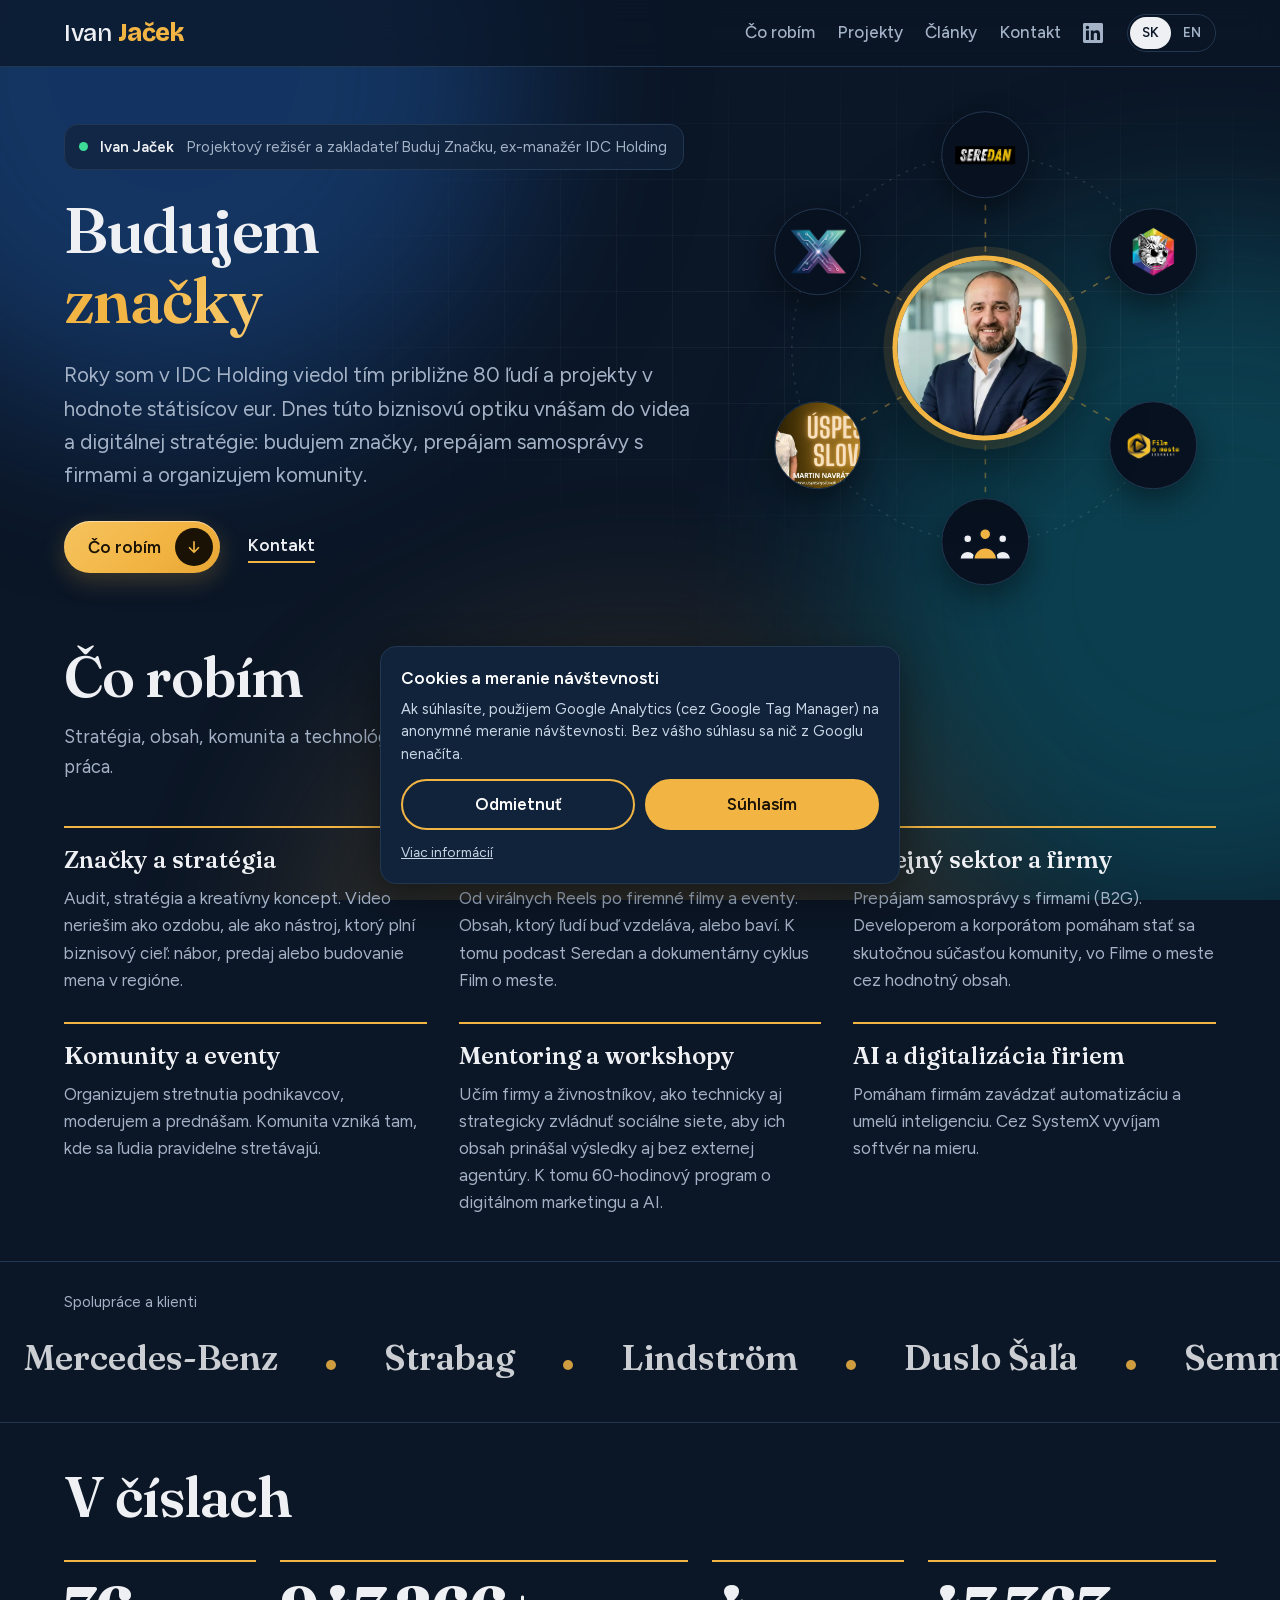
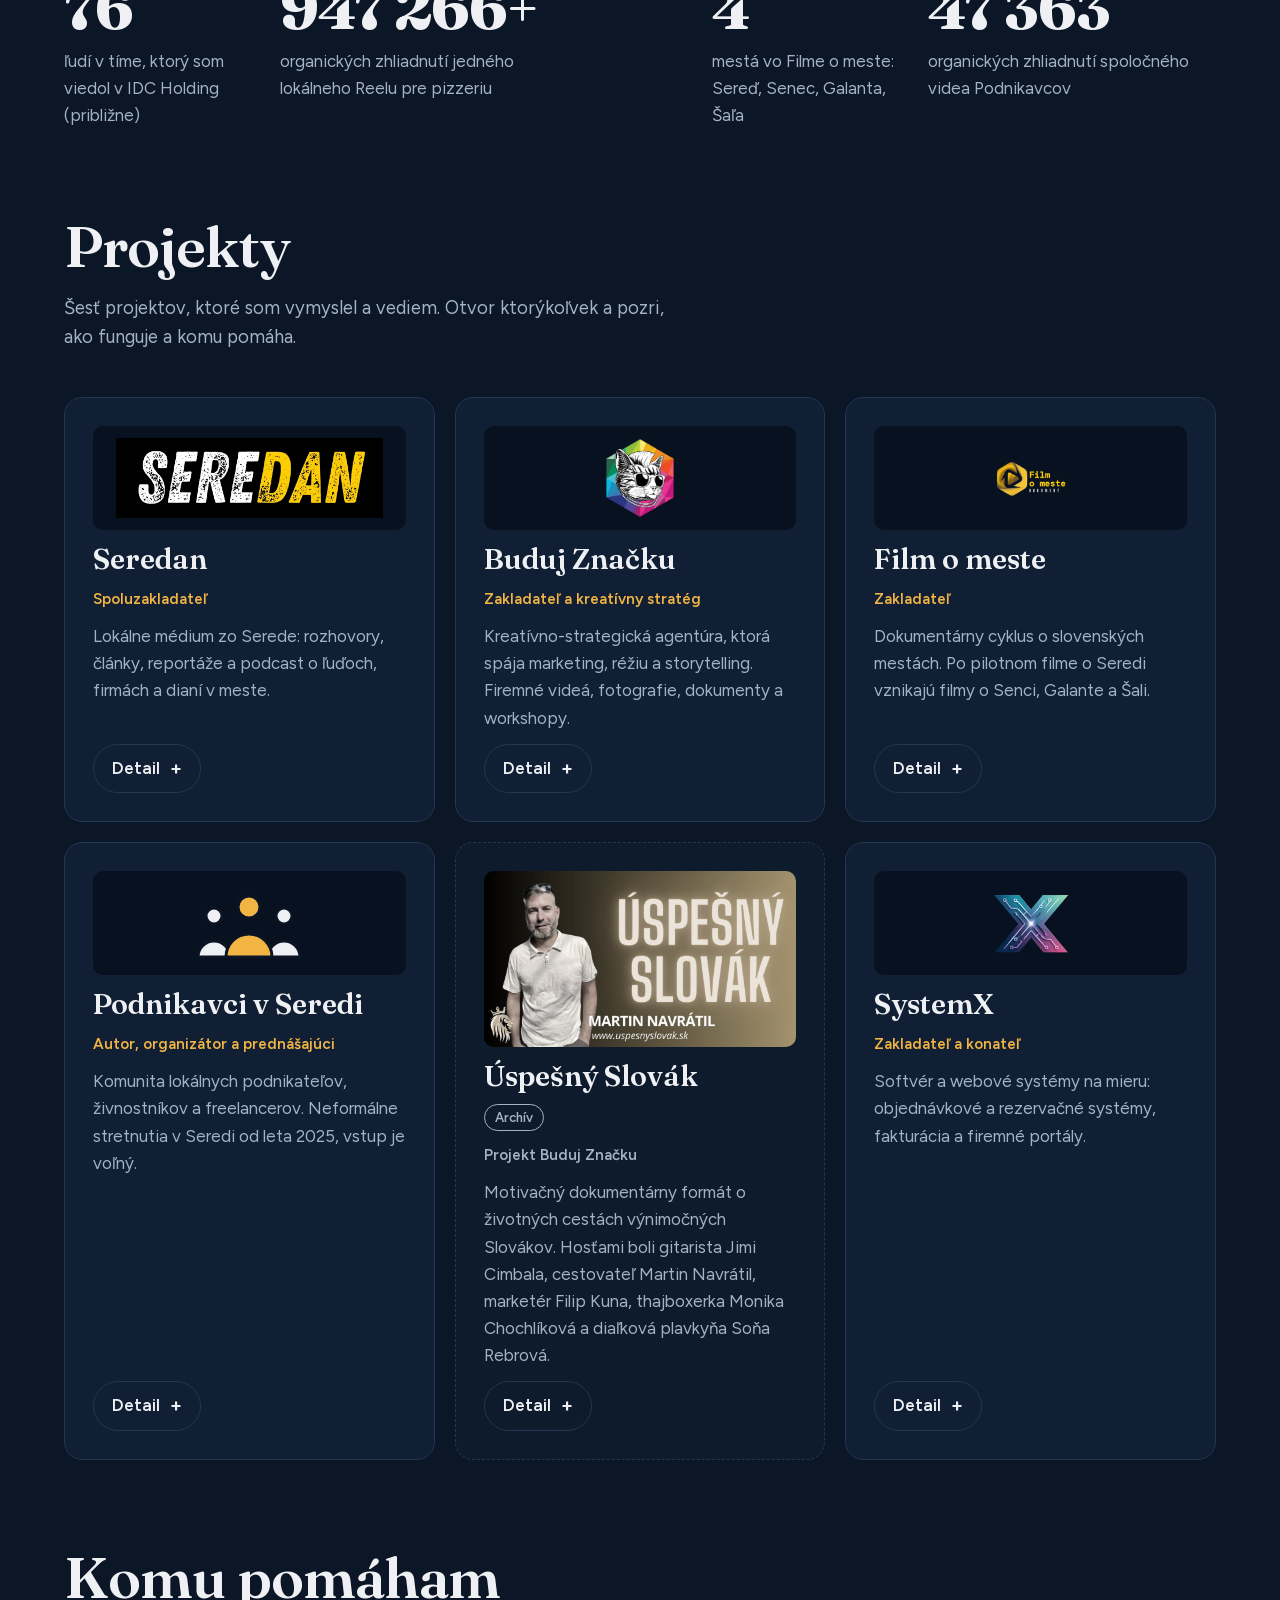
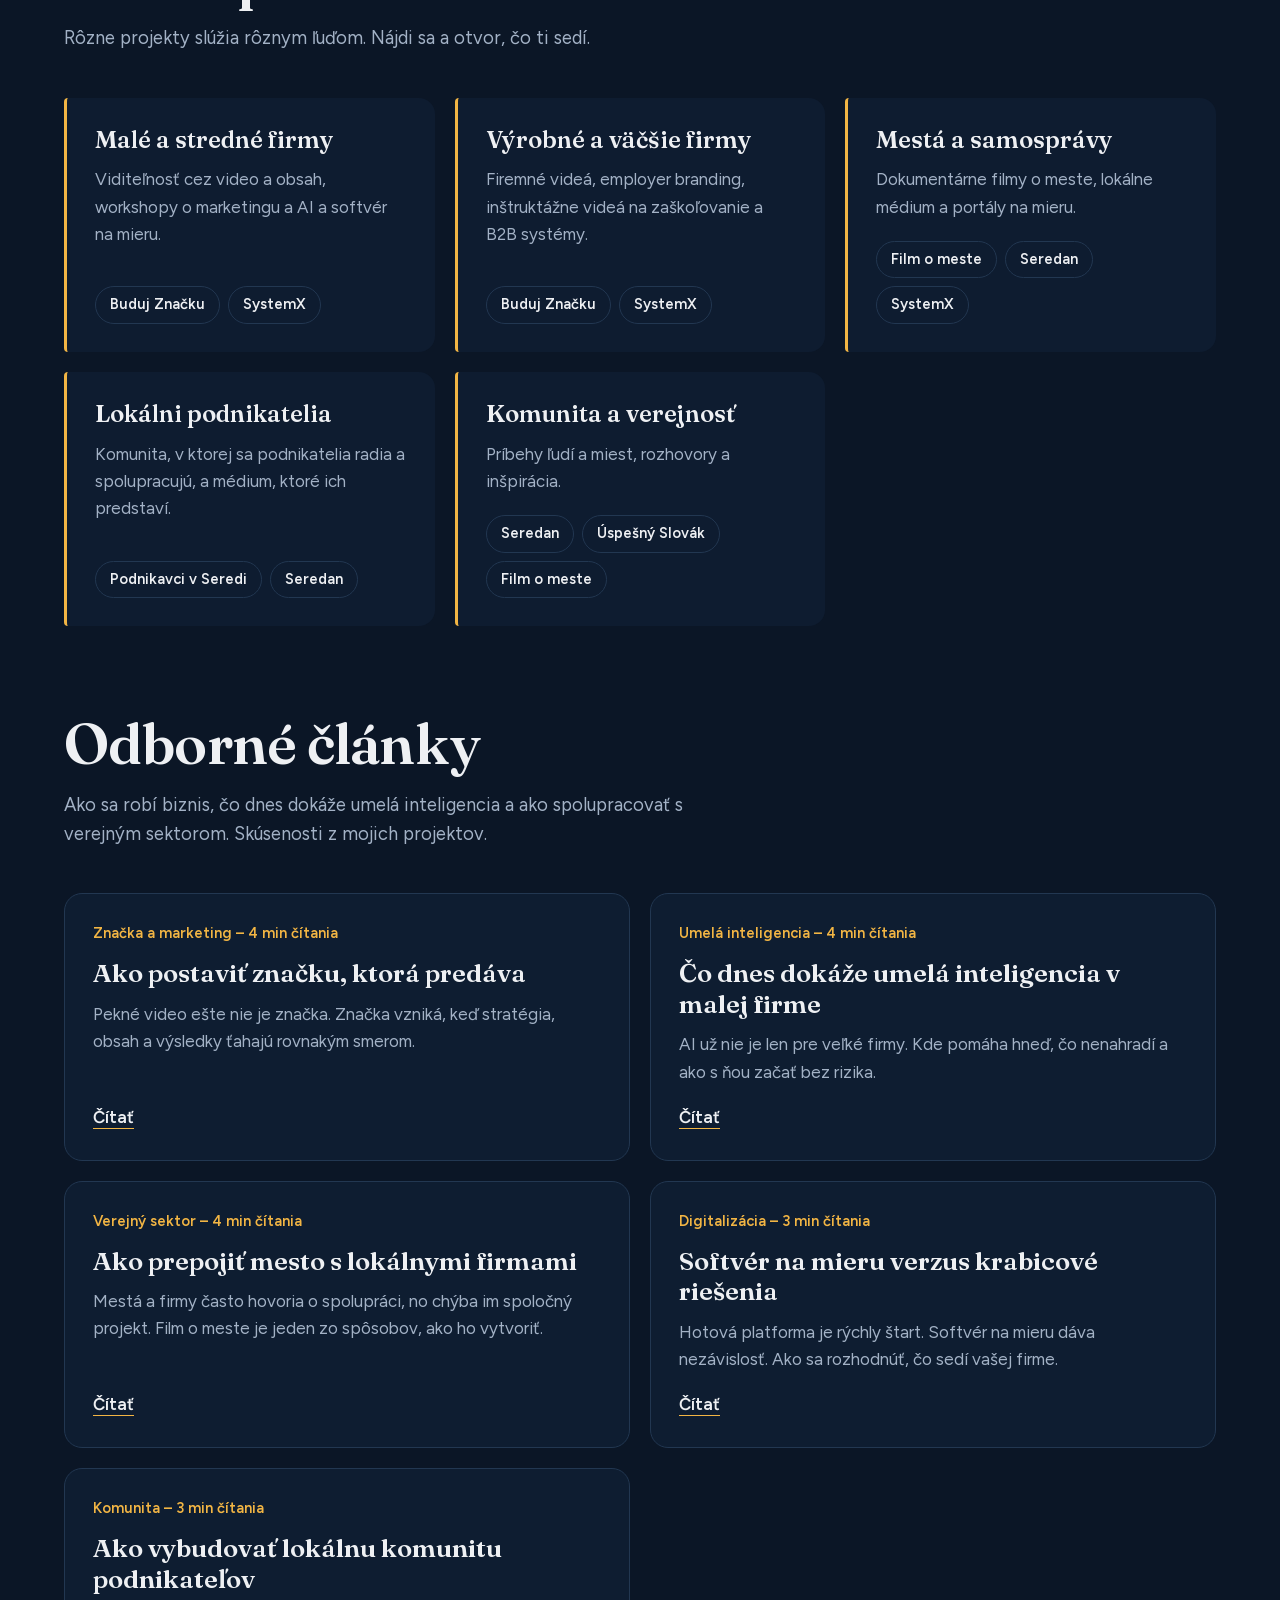
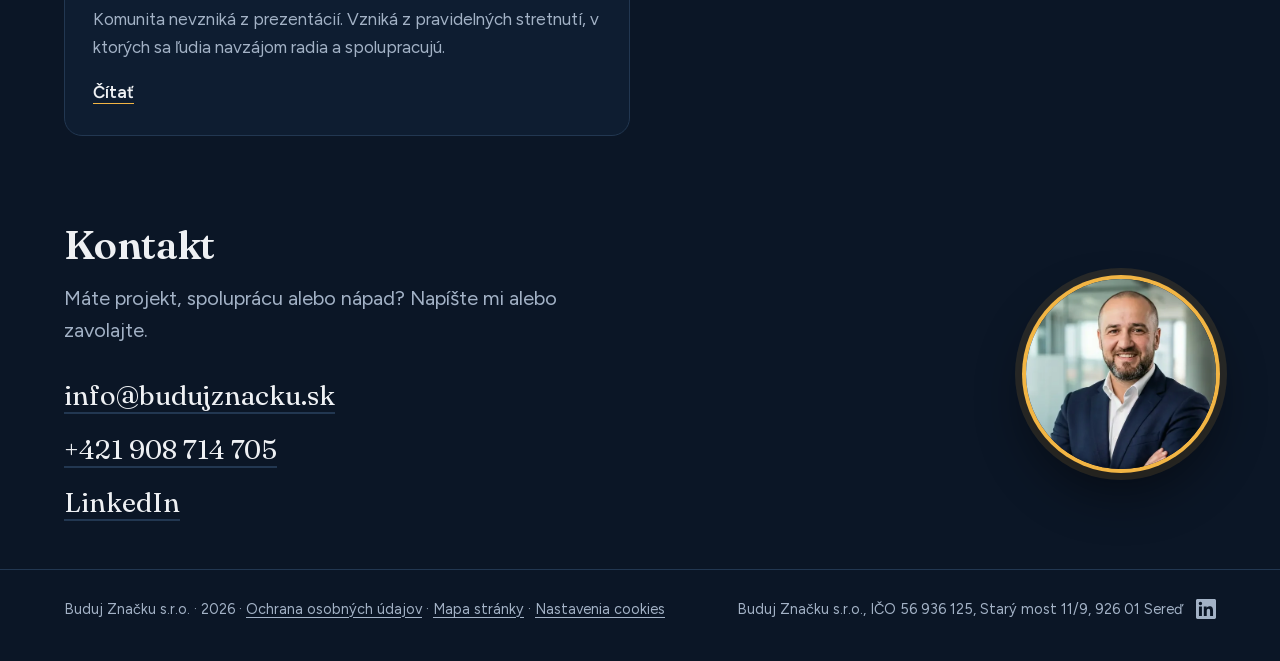
==== commit a103a585: "Pätička: LinkedIn ikona presunutá doprava k údajom o firme Co-Authored-By: Claude Sonnet 5.5 <norepl" ====
--- a/index.html
+++ b/index.html
@@ -86,9 +86,9 @@
   <link rel="preload" href="assets/ivan-480.webp" as="image" type="image/webp" fetchpriority="high" media="(max-width: 760px)">
   <link rel="preload" href="assets/fonts/fraunces-latin-0.woff2" as="font" type="font/woff2" crossorigin>
   <link rel="preload" href="assets/fonts/figtree-latin-0.woff2" as="font" type="font/woff2" crossorigin>
-  <link rel="stylesheet" href="css/fonts.css?v=20261118">
-  <link rel="stylesheet" href="css/style.css?v=20261118">
-  <script src="js/consent.js?v=20261118"></script>
+  <link rel="stylesheet" href="css/fonts.css?v=20261119">
+  <link rel="stylesheet" href="css/style.css?v=20261119">
+  <script src="js/consent.js?v=20261119"></script>
 </head>
 <body>
   <a class="skip" href="#projects" data-i18n="ui.skip">Preskočiť na obsah</a>
@@ -190,8 +190,11 @@
   </main>
 
   <footer class="site-footer">
-    <p class="footer-main"><a class="social-link" href="https://www.linkedin.com/in/ivanjacek" target="_blank" rel="noopener noreferrer" aria-label="LinkedIn"><svg viewBox="0 0 24 24" width="20" height="20" fill="currentColor" aria-hidden="true"><path d="M20.447 20.452h-3.554v-5.569c0-1.328-.027-3.037-1.852-3.037-1.853 0-2.136 1.445-2.136 2.939v5.667H9.351V9h3.414v1.561h.046c.477-.9 1.637-1.85 3.37-1.85 3.601 0 4.267 2.37 4.267 5.455v6.286zM5.337 7.433a2.062 2.062 0 01-2.063-2.065 2.064 2.064 0 112.063 2.065zm1.782 13.019H3.555V9h3.564v11.452zM22.225 0H1.771C.792 0 0 .774 0 1.729v20.542C0 23.227.792 24 1.771 24h20.451C23.2 24 24 23.227 24 22.271V1.729C24 .774 23.2 0 22.222 0h.003z"/></svg></a> <span data-i18n="ui.footer">Buduj Značku s.r.o.</span> · <span id="year"></span> · <a href="sukromie.html" data-i18n="ui.privacy">Ochrana osobných údajov</a> · <a href="mapa-stranky.html" data-i18n="ui.sitemap">Mapa stránky</a> · <button type="button" class="linklike" id="cookie-settings" data-i18n="ui.cookies">Nastavenia cookies</button></p>
-    <p class="footer-company" data-i18n="ui.operator">Buduj Značku s.r.o., IČO 56 936 125, Starý most 11/9, 926 01 Sereď</p>
+    <p class="footer-main"><span data-i18n="ui.footer">Buduj Značku s.r.o.</span> · <span id="year"></span> · <a href="sukromie.html" data-i18n="ui.privacy">Ochrana osobných údajov</a> · <a href="mapa-stranky.html" data-i18n="ui.sitemap">Mapa stránky</a> · <button type="button" class="linklike" id="cookie-settings" data-i18n="ui.cookies">Nastavenia cookies</button></p>
+    <div class="footer-right">
+      <p class="footer-company" data-i18n="ui.operator">Buduj Značku s.r.o., IČO 56 936 125, Starý most 11/9, 926 01 Sereď</p>
+      <a class="social-link" href="https://www.linkedin.com/in/ivanjacek" target="_blank" rel="noopener noreferrer" aria-label="LinkedIn"><svg viewBox="0 0 24 24" width="20" height="20" fill="currentColor" aria-hidden="true"><path d="M20.447 20.452h-3.554v-5.569c0-1.328-.027-3.037-1.852-3.037-1.853 0-2.136 1.445-2.136 2.939v5.667H9.351V9h3.414v1.561h.046c.477-.9 1.637-1.85 3.37-1.85 3.601 0 4.267 2.37 4.267 5.455v6.286zM5.337 7.433a2.062 2.062 0 01-2.063-2.065 2.064 2.064 0 112.063 2.065zm1.782 13.019H3.555V9h3.564v11.452zM22.225 0H1.771C.792 0 0 .774 0 1.729v20.542C0 23.227.792 24 1.771 24h20.451C23.2 24 24 23.227 24 22.271V1.729C24 .774 23.2 0 22.222 0h.003z"/></svg></a>
+    </div>
   </footer>
 
   <button type="button" class="to-top" id="to-top" aria-hidden="true" tabindex="-1"><svg viewBox="0 0 24 24" width="22" height="22" fill="none" stroke="currentColor" stroke-width="2.4" stroke-linecap="round" stroke-linejoin="round" aria-hidden="true"><path d="M12 19V5M6 11l6-6 6 6"/></svg></button>
@@ -206,6 +209,6 @@
   </div>
 
   <noscript><p class="noscript">Stránka vyžaduje JavaScript. This page requires JavaScript.</p></noscript>
-  <script src="js/app.js?v=20261118"></script>
+  <script src="js/app.js?v=20261119"></script>
 </body>
 </html>
--- a/css/style.css
+++ b/css/style.css
@@ -559,8 +559,8 @@
 .social-link { display: inline-flex; align-items: center; gap: 10px; vertical-align: middle; }
 .social-link svg { flex: none; }
 .site-nav .social-link .social-text { display: none; }
-.site-footer .social-link { margin-right: 6px; }
 @media (max-width: 760px) { .site-nav .social-link .social-text { display: inline; } }
 .site-footer { display: flex; flex-wrap: wrap; justify-content: space-between; align-items: flex-end; gap: 12px 32px; }
-.site-footer .footer-company { margin-left: auto; text-align: right; }
-@media (max-width: 760px) { .site-footer { justify-content: center; } .site-footer .footer-company { margin-left: 0; text-align: center; } .site-nav .social-link { justify-content: flex-start; } }
+.site-footer .footer-right { margin-left: auto; display: flex; align-items: center; justify-content: flex-end; gap: 14px; }
+.site-footer .footer-company { text-align: right; }
+@media (max-width: 760px) { .site-footer { justify-content: center; } .site-footer .footer-right { margin-left: 0; flex-direction: column; } .site-footer .footer-company { text-align: center; } .site-nav .social-link { justify-content: flex-start; } }
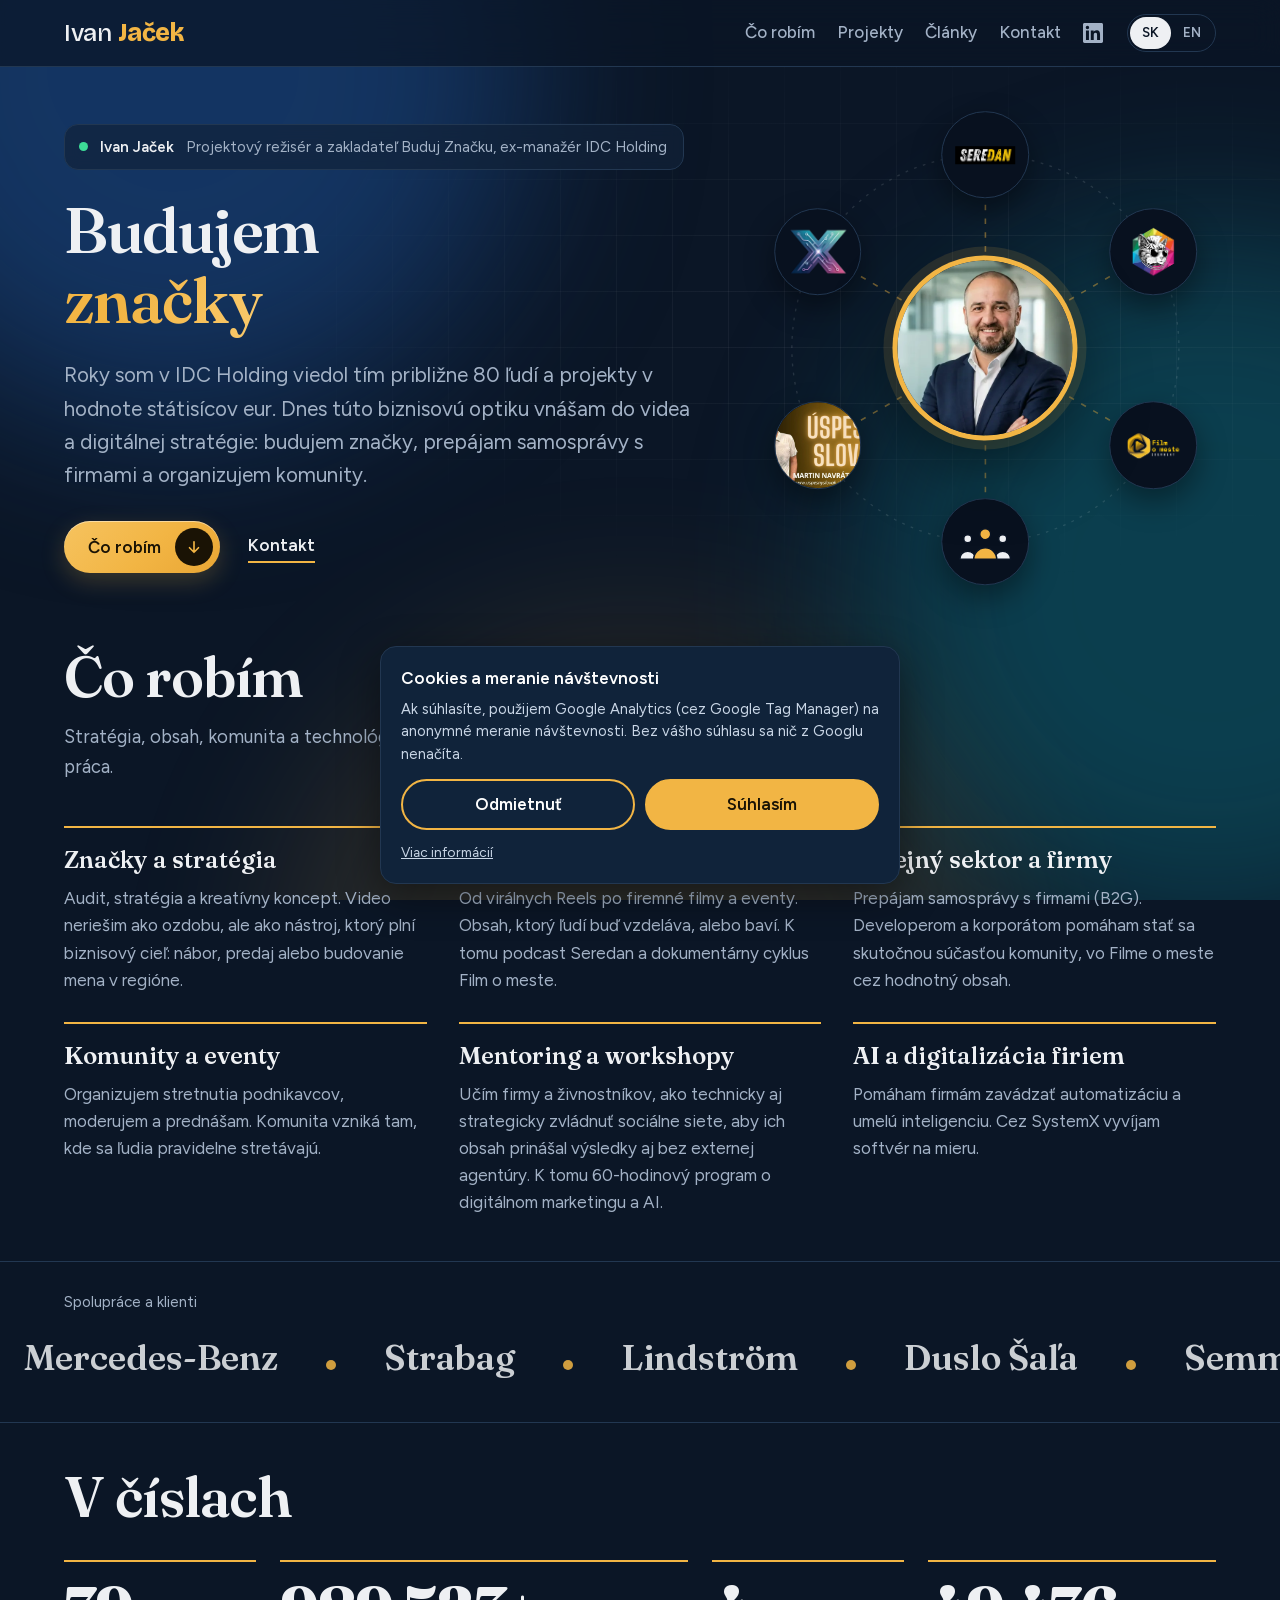
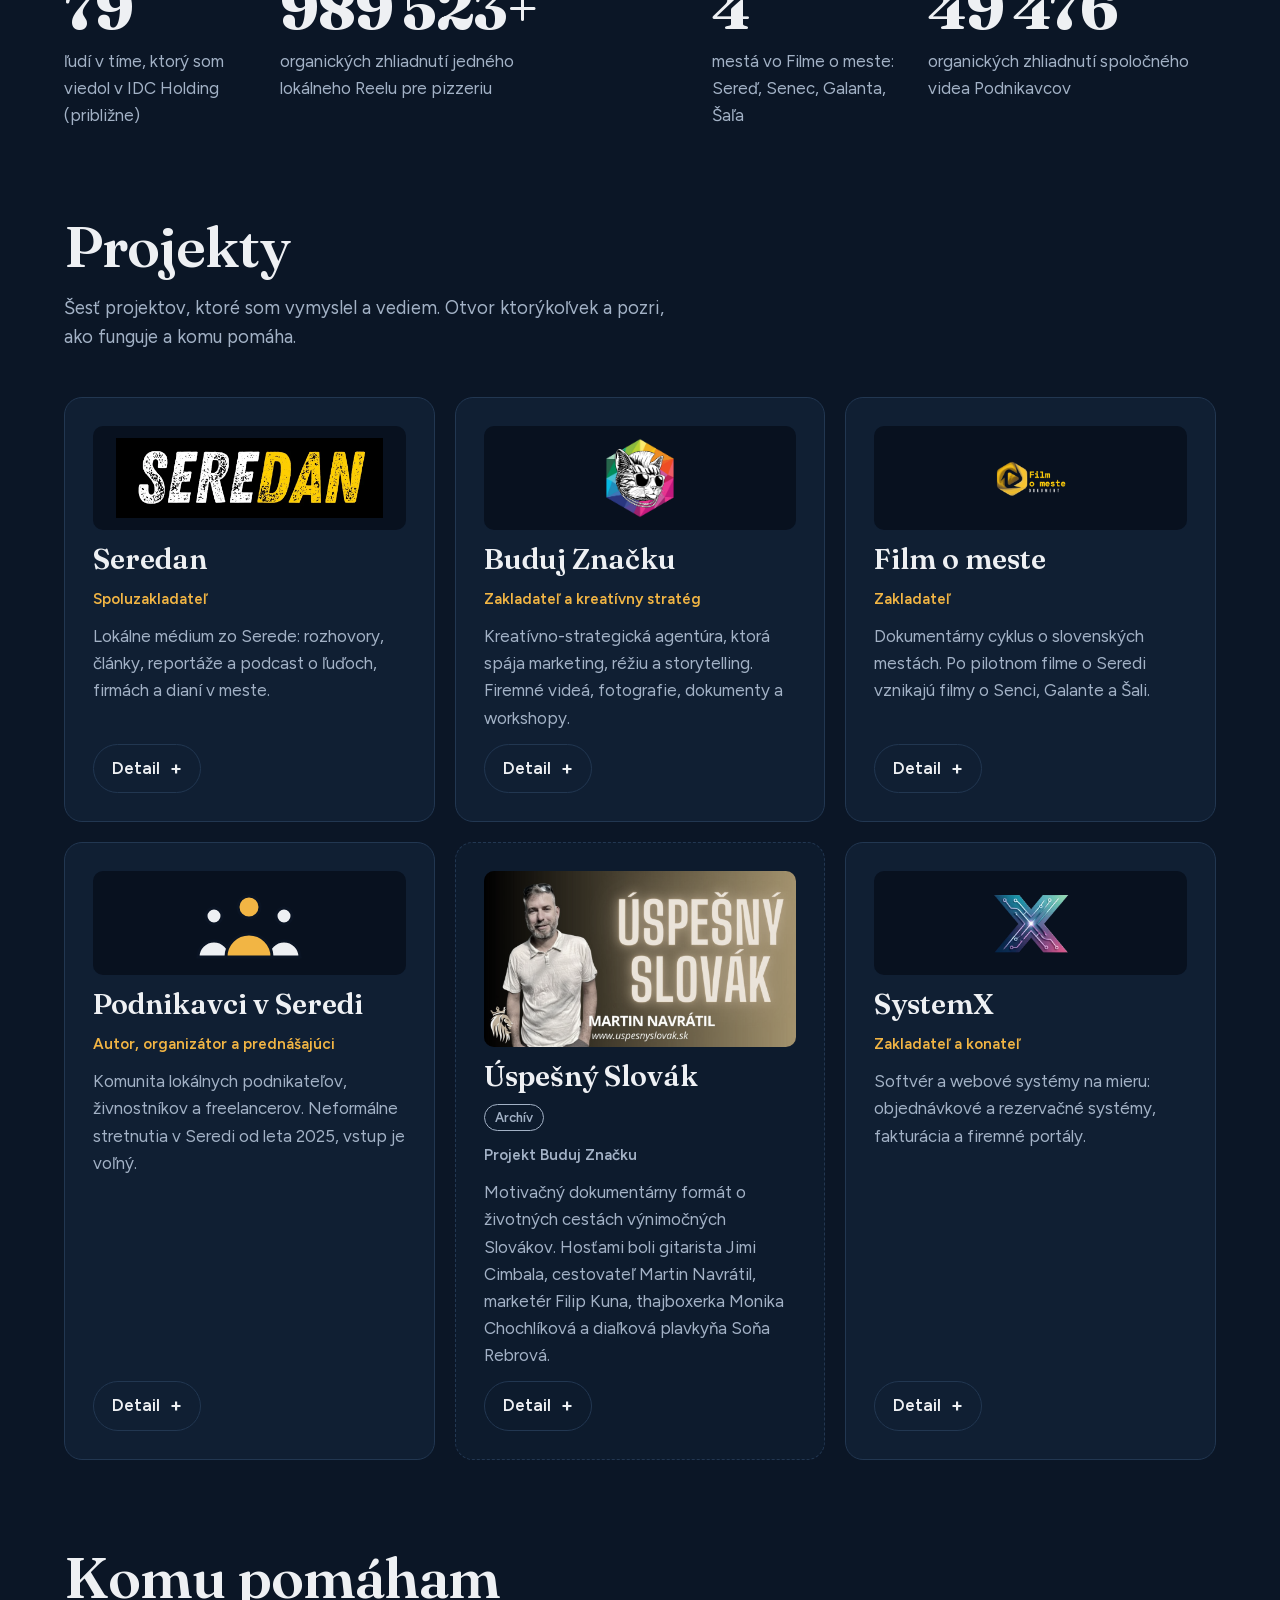
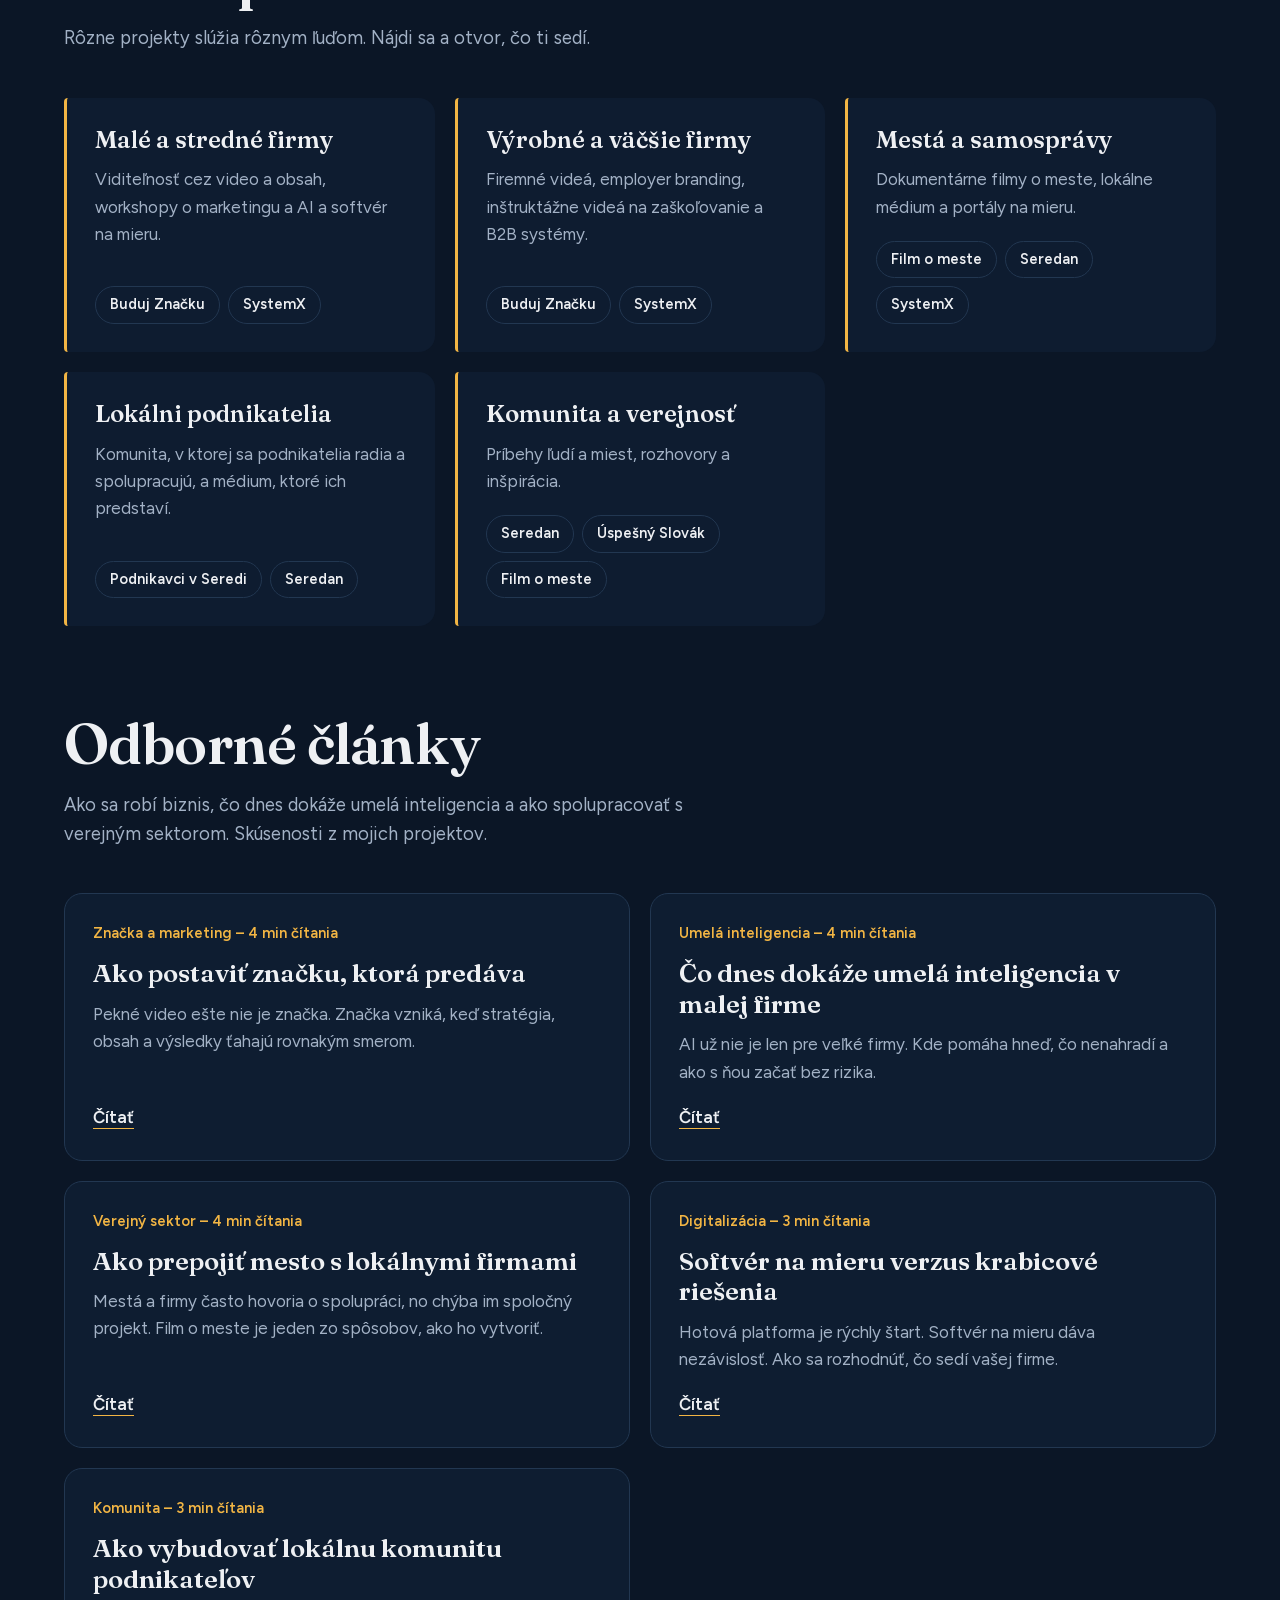
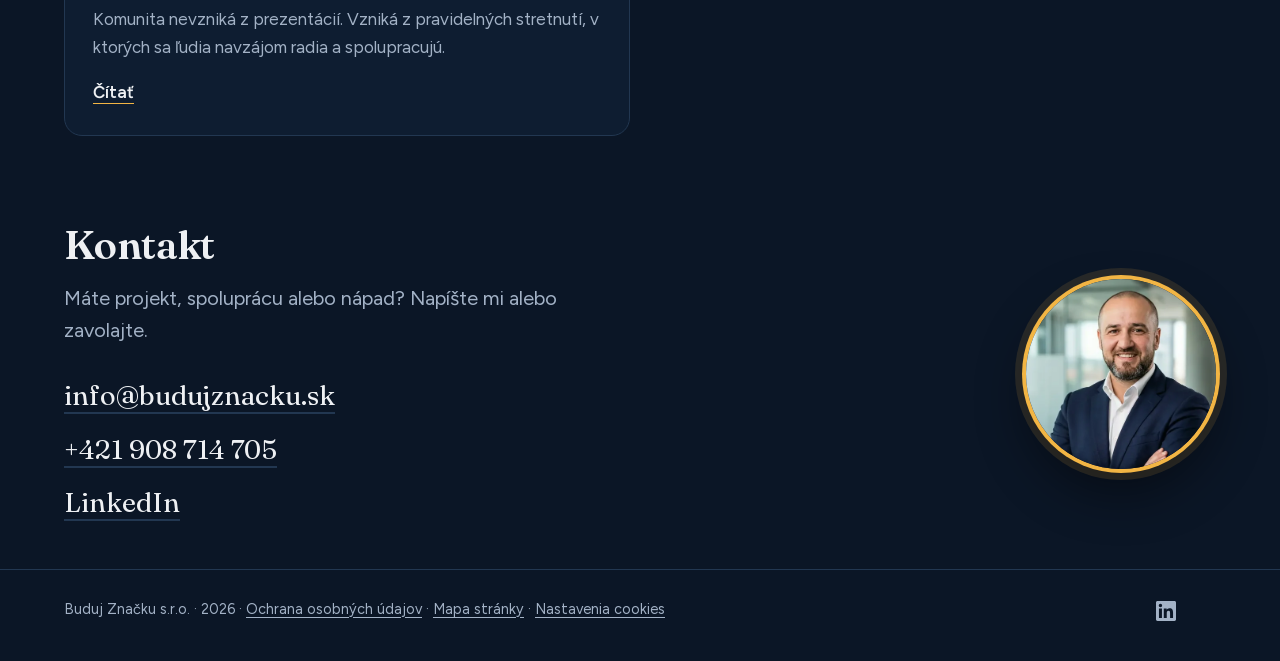
==== commit ca46a537: "Pätička: vpravo len ikona LinkedIn, odkaz LinkedIn v Kontakte vrátený Co-Authored-By: Claude Sonnet " ====
--- a/index.html
+++ b/index.html
@@ -86,9 +86,9 @@
   <link rel="preload" href="assets/ivan-480.webp" as="image" type="image/webp" fetchpriority="high" media="(max-width: 760px)">
   <link rel="preload" href="assets/fonts/fraunces-latin-0.woff2" as="font" type="font/woff2" crossorigin>
   <link rel="preload" href="assets/fonts/figtree-latin-0.woff2" as="font" type="font/woff2" crossorigin>
-  <link rel="stylesheet" href="css/fonts.css?v=20261119">
-  <link rel="stylesheet" href="css/style.css?v=20261119">
-  <script src="js/consent.js?v=20261119"></script>
+  <link rel="stylesheet" href="css/fonts.css?v=20261122">
+  <link rel="stylesheet" href="css/style.css?v=20261122">
+  <script src="js/consent.js?v=20261122"></script>
 </head>
 <body>
   <a class="skip" href="#projects" data-i18n="ui.skip">Preskočiť na obsah</a>
@@ -192,7 +192,6 @@
   <footer class="site-footer">
     <p class="footer-main"><span data-i18n="ui.footer">Buduj Značku s.r.o.</span> · <span id="year"></span> · <a href="sukromie.html" data-i18n="ui.privacy">Ochrana osobných údajov</a> · <a href="mapa-stranky.html" data-i18n="ui.sitemap">Mapa stránky</a> · <button type="button" class="linklike" id="cookie-settings" data-i18n="ui.cookies">Nastavenia cookies</button></p>
     <div class="footer-right">
-      <p class="footer-company" data-i18n="ui.operator">Buduj Značku s.r.o., IČO 56 936 125, Starý most 11/9, 926 01 Sereď</p>
       <a class="social-link" href="https://www.linkedin.com/in/ivanjacek" target="_blank" rel="noopener noreferrer" aria-label="LinkedIn"><svg viewBox="0 0 24 24" width="20" height="20" fill="currentColor" aria-hidden="true"><path d="M20.447 20.452h-3.554v-5.569c0-1.328-.027-3.037-1.852-3.037-1.853 0-2.136 1.445-2.136 2.939v5.667H9.351V9h3.414v1.561h.046c.477-.9 1.637-1.85 3.37-1.85 3.601 0 4.267 2.37 4.267 5.455v6.286zM5.337 7.433a2.062 2.062 0 01-2.063-2.065 2.064 2.064 0 112.063 2.065zm1.782 13.019H3.555V9h3.564v11.452zM22.225 0H1.771C.792 0 0 .774 0 1.729v20.542C0 23.227.792 24 1.771 24h20.451C23.2 24 24 23.227 24 22.271V1.729C24 .774 23.2 0 22.222 0h.003z"/></svg></a>
     </div>
   </footer>
@@ -209,6 +208,6 @@
   </div>
 
   <noscript><p class="noscript">Stránka vyžaduje JavaScript. This page requires JavaScript.</p></noscript>
-  <script src="js/app.js?v=20261119"></script>
+  <script src="js/app.js?v=20261122"></script>
 </body>
 </html>
--- a/css/style.css
+++ b/css/style.css
@@ -562,5 +562,6 @@
 @media (max-width: 760px) { .site-nav .social-link .social-text { display: inline; } }
 .site-footer { display: flex; flex-wrap: wrap; justify-content: space-between; align-items: flex-end; gap: 12px 32px; }
 .site-footer .footer-right { margin-left: auto; display: flex; align-items: center; justify-content: flex-end; gap: 14px; }
-.site-footer .footer-company { text-align: right; }
-@media (max-width: 760px) { .site-footer { justify-content: center; } .site-footer .footer-right { margin-left: 0; flex-direction: column; } .site-footer .footer-company { text-align: center; } .site-nav .social-link { justify-content: flex-start; } }
+@media (max-width: 760px) { .site-footer { justify-content: center; } .site-footer .footer-right { margin-left: 0; flex-direction: column; } .site-nav .social-link { justify-content: flex-start; } }
+.site-footer { padding-right: max(var(--gutter), 104px); }
+@media (max-width: 760px) { .site-footer { padding-right: var(--gutter); padding-bottom: 96px; } }
